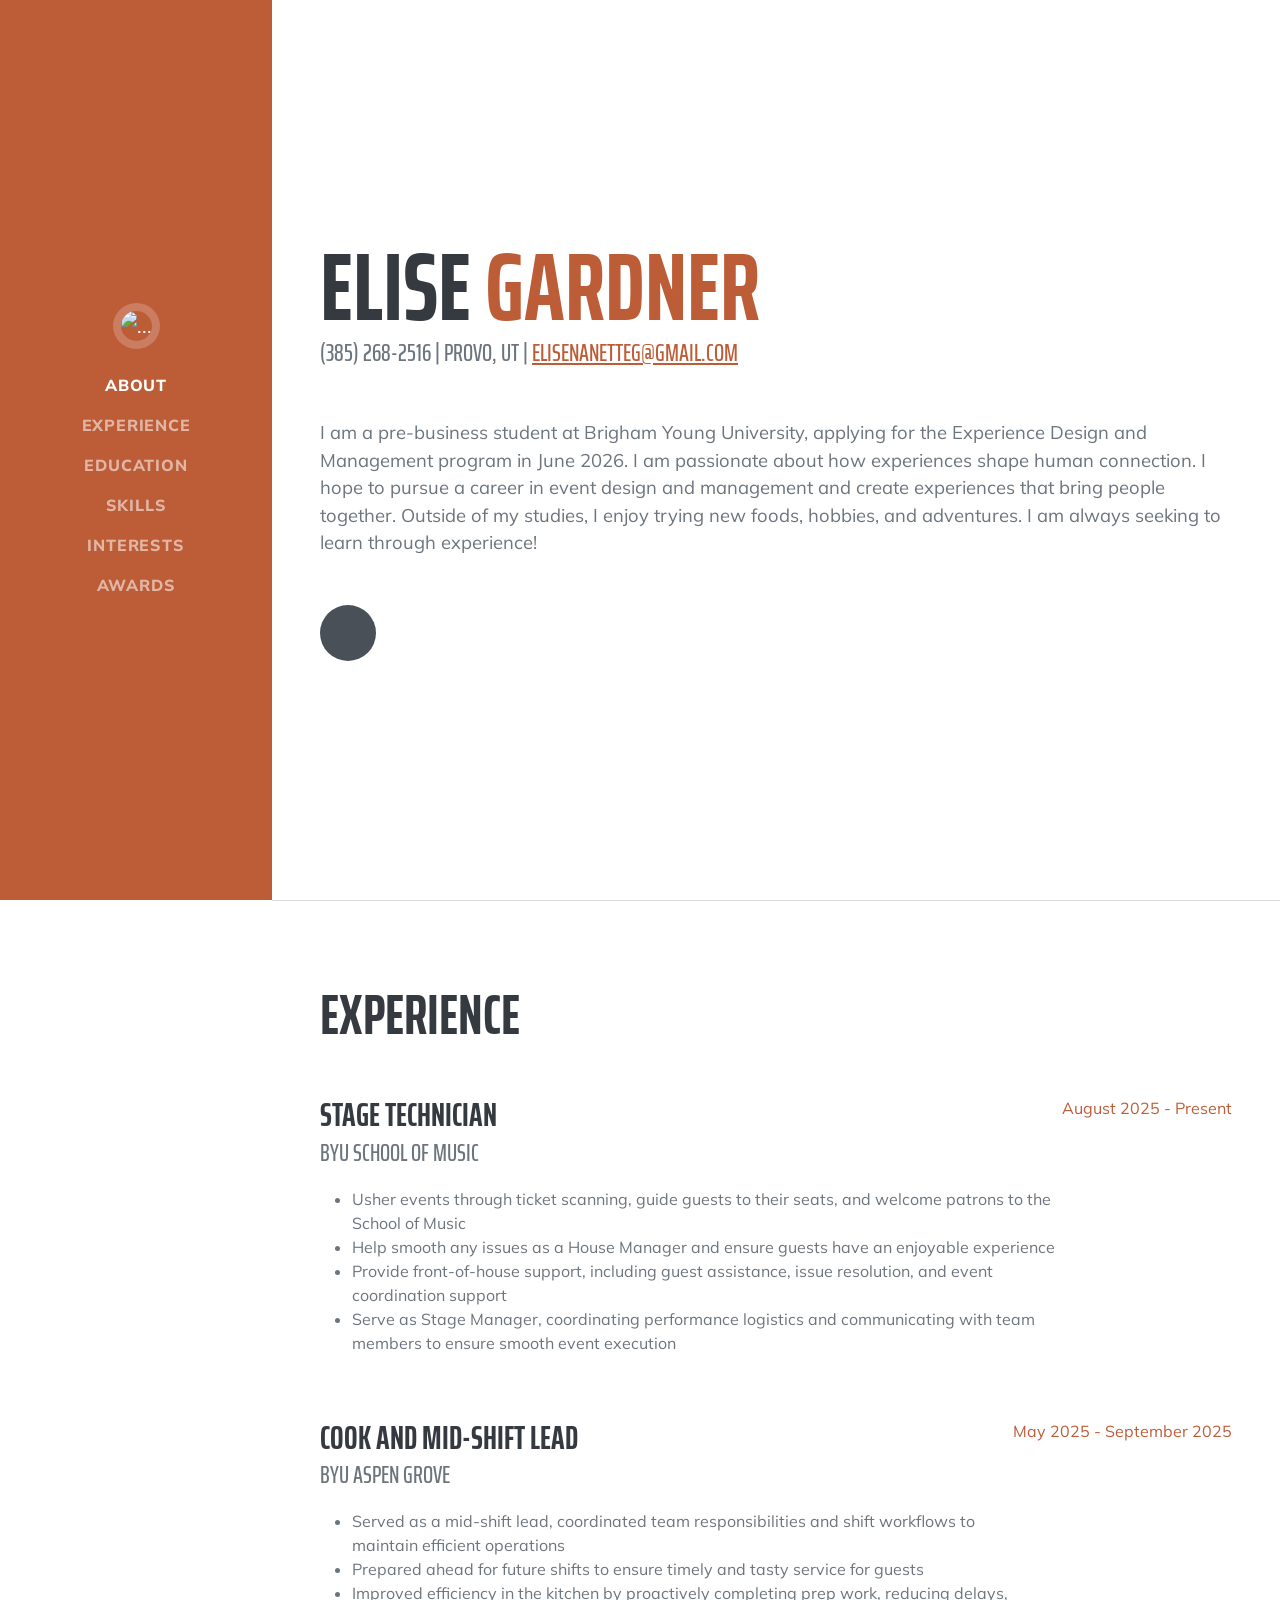
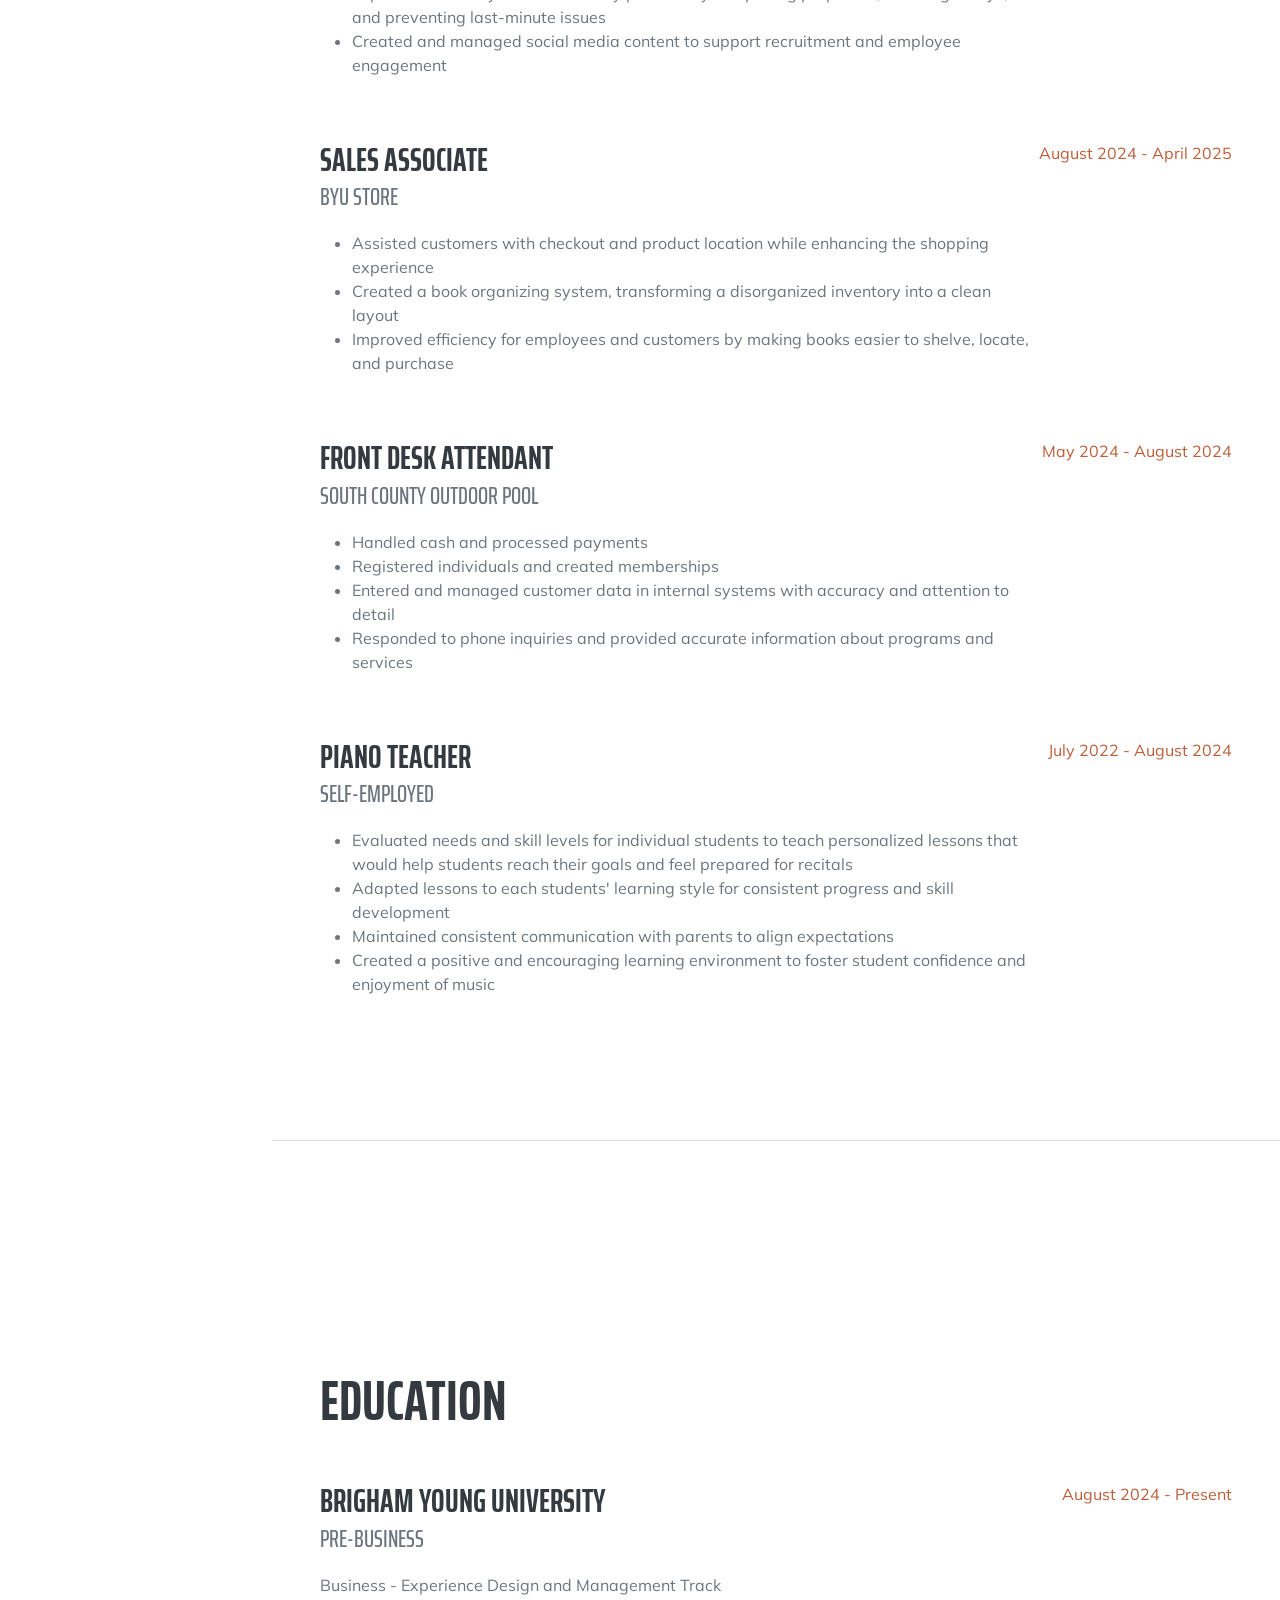
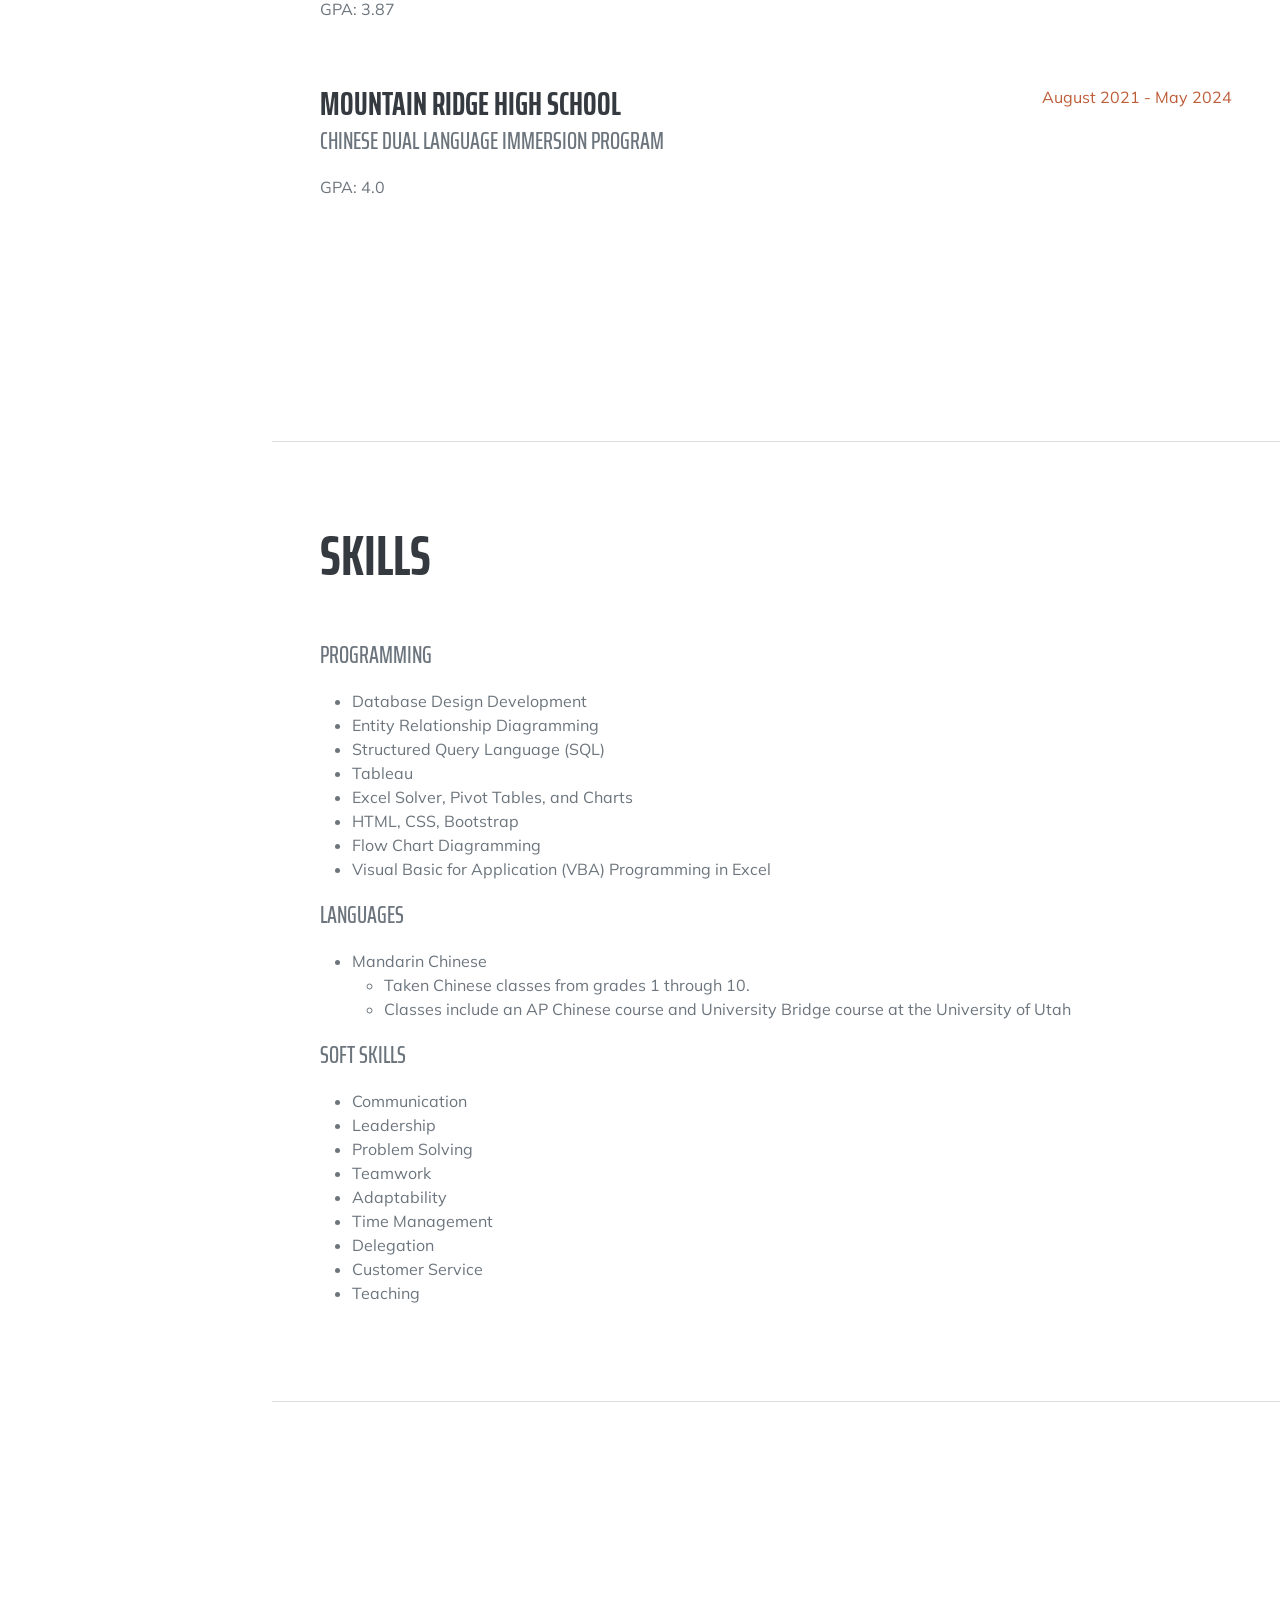
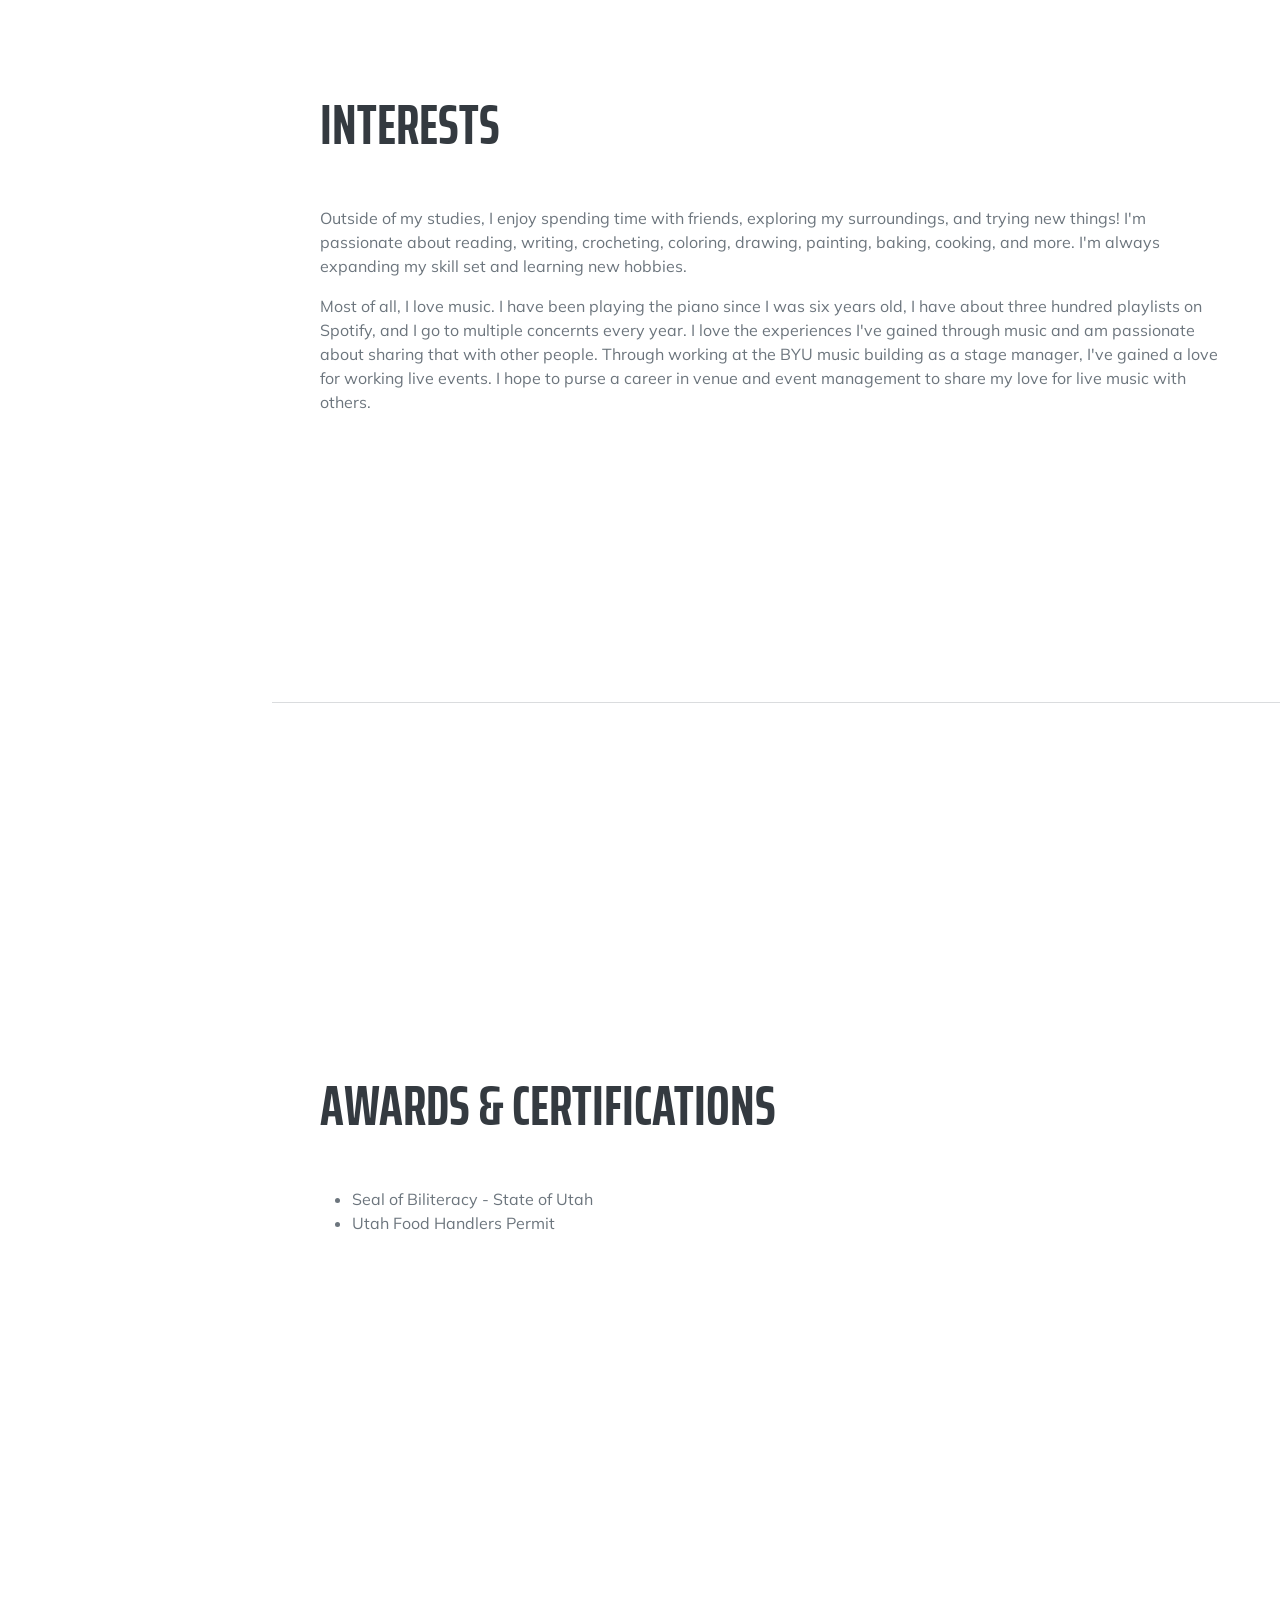
==== index.html @ 6247b5e1 "Revise interests section in index.html" ====
<!DOCTYPE html>
<html lang="en">
    <head>
        <meta charset="utf-8" />
        <meta name="viewport" content="width=device-width, initial-scale=1, shrink-to-fit=no" />
        <meta name="description" content="" />
        <meta name="author" content="" />
        <title>Elise Gardner - Resume</title>
        <link rel="icon" type="image/x-icon" href="assets/img/resume" />
        <!-- Font Awesome icons (free version)-->
        <script src="https://use.fontawesome.com/releases/v6.3.0/js/all.js" crossorigin="anonymous"></script>
        <!-- Google fonts-->
        <link href="https://fonts.googleapis.com/css?family=Saira+Extra+Condensed:500,700" rel="stylesheet" type="text/css" />
        <link href="https://fonts.googleapis.com/css?family=Muli:400,400i,800,800i" rel="stylesheet" type="text/css" />
        <!-- Core theme CSS (includes Bootstrap)-->
        <link href="css/styles.css" rel="stylesheet" />
    </head>
    <body id="page-top">
        <!-- Navigation-->
        <nav class="navbar navbar-expand-lg navbar-dark bg-primary fixed-top" id="sideNav">
            <a class="navbar-brand js-scroll-trigger" href="#page-top">
                <span class="d-block d-lg-none">Elise Gardner</span>
                <span class="d-none d-lg-block"><img class="img-fluid img-profile rounded-circle mx-auto mb-2" src="assets/img/imgprofile.jpg" alt="..." /></span>
            </a>
            <button class="navbar-toggler" type="button" data-bs-toggle="collapse" data-bs-target="#navbarResponsive" aria-controls="navbarResponsive" aria-expanded="false" aria-label="Toggle navigation"><span class="navbar-toggler-icon"></span></button>
            <div class="collapse navbar-collapse" id="navbarResponsive">
                <ul class="navbar-nav">
                    <li class="nav-item"><a class="nav-link js-scroll-trigger" href="#about">About</a></li>
                    <li class="nav-item"><a class="nav-link js-scroll-trigger" href="#experience">Experience</a></li>
                    <li class="nav-item"><a class="nav-link js-scroll-trigger" href="#education">Education</a></li>
                    <li class="nav-item"><a class="nav-link js-scroll-trigger" href="#skills">Skills</a></li>
                    <li class="nav-item"><a class="nav-link js-scroll-trigger" href="#interests">Interests</a></li>
                    <li class="nav-item"><a class="nav-link js-scroll-trigger" href="#awards">Awards</a></li>
                </ul>
            </div>
        </nav>
        <!-- Page Content-->
        <div class="container-fluid p-0">
            <!-- About-->
            <section class="resume-section" id="about">
                <div class="resume-section-content">
                    <h1 class="mb-0">
                        Elise
                        <span class="text-primary">Gardner</span>
                    </h1>
                    <div class="subheading mb-5">
                        (385) 268-2516 | Provo, UT |
                        <a href="mailto:elisenanetteg@gmail.com">elisenanetteg@gmail.com</a>
                    </div>
                    <p class="lead mb-5">I am a pre-business student at Brigham Young University, applying for the Experience Design and Management program in June 2026. I am passionate about how experiences shape human connection. I hope to pursue a career in event design and management and create experiences that bring people together. Outside of my studies, I enjoy trying new foods, hobbies, and adventures. I am always seeking to learn through experience!</p>
                    <div class="social-icons">
                        <a class="social-icon" href="https://www.linkedin.com/in/elise-gardner-5ab615384" target="_blank"><i class="fab fa-linkedin-in"></i></a>
                    </div>
                </div>
            </section>
            <hr class="m-0" />
            <!-- Experience-->
            <section class="resume-section" id="experience">
                <div class="resume-section-content">
                    <h2 class="mb-5">Experience</h2>
                    <!-- Stage Technician -->
                    <div class="d-flex flex-column flex-md-row justify-content-between mb-5">
                        <div class="flex-grow-1">
                            <h3 class="mb-0">Stage Technician</h3>
                            <div class="subheading mb-3">BYU School of Music</div>
                            <ul>
                                <li>Usher events through ticket scanning, guide guests to their seats, and welcome patrons to the School of Music</li>
                                <li>Help smooth any issues as a House Manager and ensure guests have an enjoyable experience</li>
                                <li>Provide front-of-house support, including guest assistance, issue resolution, and event coordination support</li>
                                <li>Serve as Stage Manager, coordinating performance logistics and communicating with team members to ensure smooth event execution</li>
                            </ul>
                        </div>
                        <div class="flex-shrink-0">
                            <span class="text-primary">August 2025 - Present</span>
                        </div>
                    </div>
                    <!-- Cook -->
                    <div class="d-flex flex-column flex-md-row justify-content-between mb-5">
                        <div class="flex-grow-1">
                            <h3 class="mb-0">Cook and Mid-Shift Lead</h3>
                            <div class="subheading mb-3">BYU Aspen Grove</div>
                            <ul>
                                <li>Served as a mid-shift lead, coordinated team responsibilities and shift workflows to maintain efficient operations</li>
                                <li>Prepared ahead for future shifts to ensure timely and tasty service for guests</li>
                                <li>Improved efficiency in the kitchen by proactively completing prep work, reducing delays, and preventing last-minute issues </li>
                                <li>Created and managed social media content to support recruitment and employee engagement</li>
                            </ul>
                        </div>
                        <div class="flex-shrink-0">
                            <span class="text-primary">May 2025 - September 2025</span>
                        </div>
                    </div>
                    <!-- Sales Associate -->
                    <div class="d-flex flex-column flex-md-row justify-content-between mb-5">
                        <div class="flex-grow-1">
                            <h3 class="mb-0">Sales Associate</h3>
                            <div class="subheading mb-3">BYU Store</div>
                            <ul>
                                <li>Assisted customers with checkout and product location while enhancing the shopping experience</li>
                                <li>Created a book organizing system, transforming a disorganized inventory into a clean layout</li>
                                <li>Improved efficiency for employees and customers by making books easier to shelve, locate, and purchase</li>
                        </div>
                        <div class="flex-shrink-0">
                            <span class="text-primary">August 2024 - April 2025</span>
                        </div>
                    </div>
                    <!-- Front Desk Attendant -->
                    <div class="d-flex flex-column flex-md-row justify-content-between mb-5">
                        <div class="flex-grow-1">
                            <h3 class="mb-0">Front Desk Attendant</h3>
                            <div class="subheading mb-3">South County Outdoor Pool</div>
                            <ul>
                                <li>Handled cash and processed payments</li>
                                <li>Registered individuals and created memberships</li>
                                <li>Entered and managed customer data in internal systems with accuracy and attention to detail</li>
                                <li>Responded to phone inquiries and provided accurate information about programs and services</li>
                            </ul>
                        </div>
                        <div class="flex-shrink-0">
                            <span class="text-primary">May 2024 - August 2024</span>
                        </div>
                    </div>
                    <!-- Piano Teacher -->
                 <div class="d-flex flex-column flex-md-row justify-content-between mb-5">
                        <div class="flex-grow-1">
                            <h3 class="mb-0">Piano Teacher</h3>
                            <div class="subheading mb-3">Self-Employed</div>
                            <ul>
                                <li>Evaluated needs and skill levels for individual students to teach personalized lessons that would help students reach their goals and feel prepared for recitals</li>
                                <li>Adapted lessons to each students' learning style for consistent progress and skill development</li>
                                <li>Maintained consistent communication with parents to align expectations</li>
                                <li>Created a positive and encouraging learning environment to foster student confidence and enjoyment of music</li>
                            </ul>
                        </div>
                        <div class="flex-shrink-0">
                            <span class="text-primary">July 2022 - August 2024</span>
                        </div>
                    </div>
                </div>
            </section>
            <hr class="m-0" />
            <!-- Education-->
            <section class="resume-section" id="education">
                <div class="resume-section-content">
                    <h2 class="mb-5">Education</h2>
                    <div class="d-flex flex-column flex-md-row justify-content-between mb-5">
                        <div class="flex-grow-1">
                            <h3 class="mb-0">Brigham Young University</h3>
                            <div class="subheading mb-3">Pre-Business</div>
                            <div>Business - Experience Design and Management Track</div>
                            <p>GPA: 3.87</p>
                        </div>
                        <div class="flex-shrink-0"><span class="text-primary">August 2024 - Present</span></div>
                    </div>
                    <div class="d-flex flex-column flex-md-row justify-content-between">
                        <div class="flex-grow-1">
                            <h3 class="mb-0">Mountain Ridge High School</h3>
                            <div class="subheading mb-3">Chinese Dual Language Immersion Program</div>
                            <p>GPA: 4.0</p>
                        </div>
                        <div class="flex-shrink-0"><span class="text-primary">August 2021 - May 2024</span></div>
                    </div>
                </div>
            </section>
            <hr class="m-0" />
            <!-- Skills-->
            <section class="resume-section" id="skills">
                <div class="resume-section-content">
                    <h2 class="mb-5">Skills</h2>
                    <div class="subheading mb-3">Programming</div>
                    <ul>
                        <li>Database Design Development</li>
                        <li>Entity Relationship Diagramming</li>
                        <li>Structured Query Language (SQL)</li>
                        <li>Tableau</li>
                        <li>Excel Solver, Pivot Tables, and Charts</li>
                        <li>HTML, CSS, Bootstrap</li>
                        <li>Flow Chart Diagramming</li>
                        <li>Visual Basic for Application (VBA) Programming in Excel</li>
                    </ul>
                    <div class="subheading mb-3">Languages</div>
                    <ul>
                        <li>Mandarin Chinese
                            <ul>
                                <li>Taken Chinese classes from grades 1 through 10.</li>
                                <li>Classes include an AP Chinese course and University Bridge course at the University of Utah</li>
                            </ul>
                        </li>
                    </ul>
                    <div class="subheading mb-3">Soft Skills</div>
                    <ul>
                        <li>Communication</li>
                        <li>Leadership</li>
                        <li>Problem Solving</li>
                        <li>Teamwork</li>
                        <li>Adaptability</li>
                        <li>Time Management</li>
                        <li>Delegation</li>
                        <li>Customer Service</li>
                        <li>Teaching</li>
                    </ul>
                </div>
            </section>
            <hr class="m-0" />
            <!-- Interests-->
            <section class="resume-section" id="interests">
                <div class="resume-section-content">
                    <h2 class="mb-5">Interests</h2>
                    <p>Outside of my studies, I enjoy spending time with friends, exploring my surroundings, and trying new things! I'm passionate about reading, writing, crocheting, coloring, drawing, painting, baking, cooking, and more. I'm always expanding my skill set and learning new hobbies. </p>
                    <p class="mb-0">Most of all, I love music. I have been playing the piano since I was six years old, I have about three hundred playlists on Spotify, and I go to multiple concernts every year. I love the experiences I've gained through music and am passionate about sharing that with other people. Through working at the BYU music building as a stage manager, I've gained a love for working live events. I hope to purse a career in venue and event management to share my love for live music with others.
                    </p>
                </div>
            </section>
            <hr class="m-0" />
            <!-- Awards-->
            <section class="resume-section" id="awards">
                <div class="resume-section-content">
                    <h2 class="mb-5">Awards & Certifications</h2>
                    <ul class="fa-ul mb-0">
                        <li>
                            <span class="fa-li"><i class="fas fa-trophy text-warning"></i></span>
                            Seal of Biliteracy - State of Utah
                        </li>
                        <li>
                            <span class="fa-li"><i class="fas fa-trophy text-warning"></i></span>
                            Utah Food Handlers Permit
                        </li>
                    </ul>
                </div>
            </section>
        </div>
        <!-- Bootstrap core JS-->
        <script src="https://cdn.jsdelivr.net/npm/bootstrap@5.2.3/dist/js/bootstrap.bundle.min.js"></script>
        <!-- Core theme JS-->
        <script src="js/scripts.js"></script>
    </body>
</html>
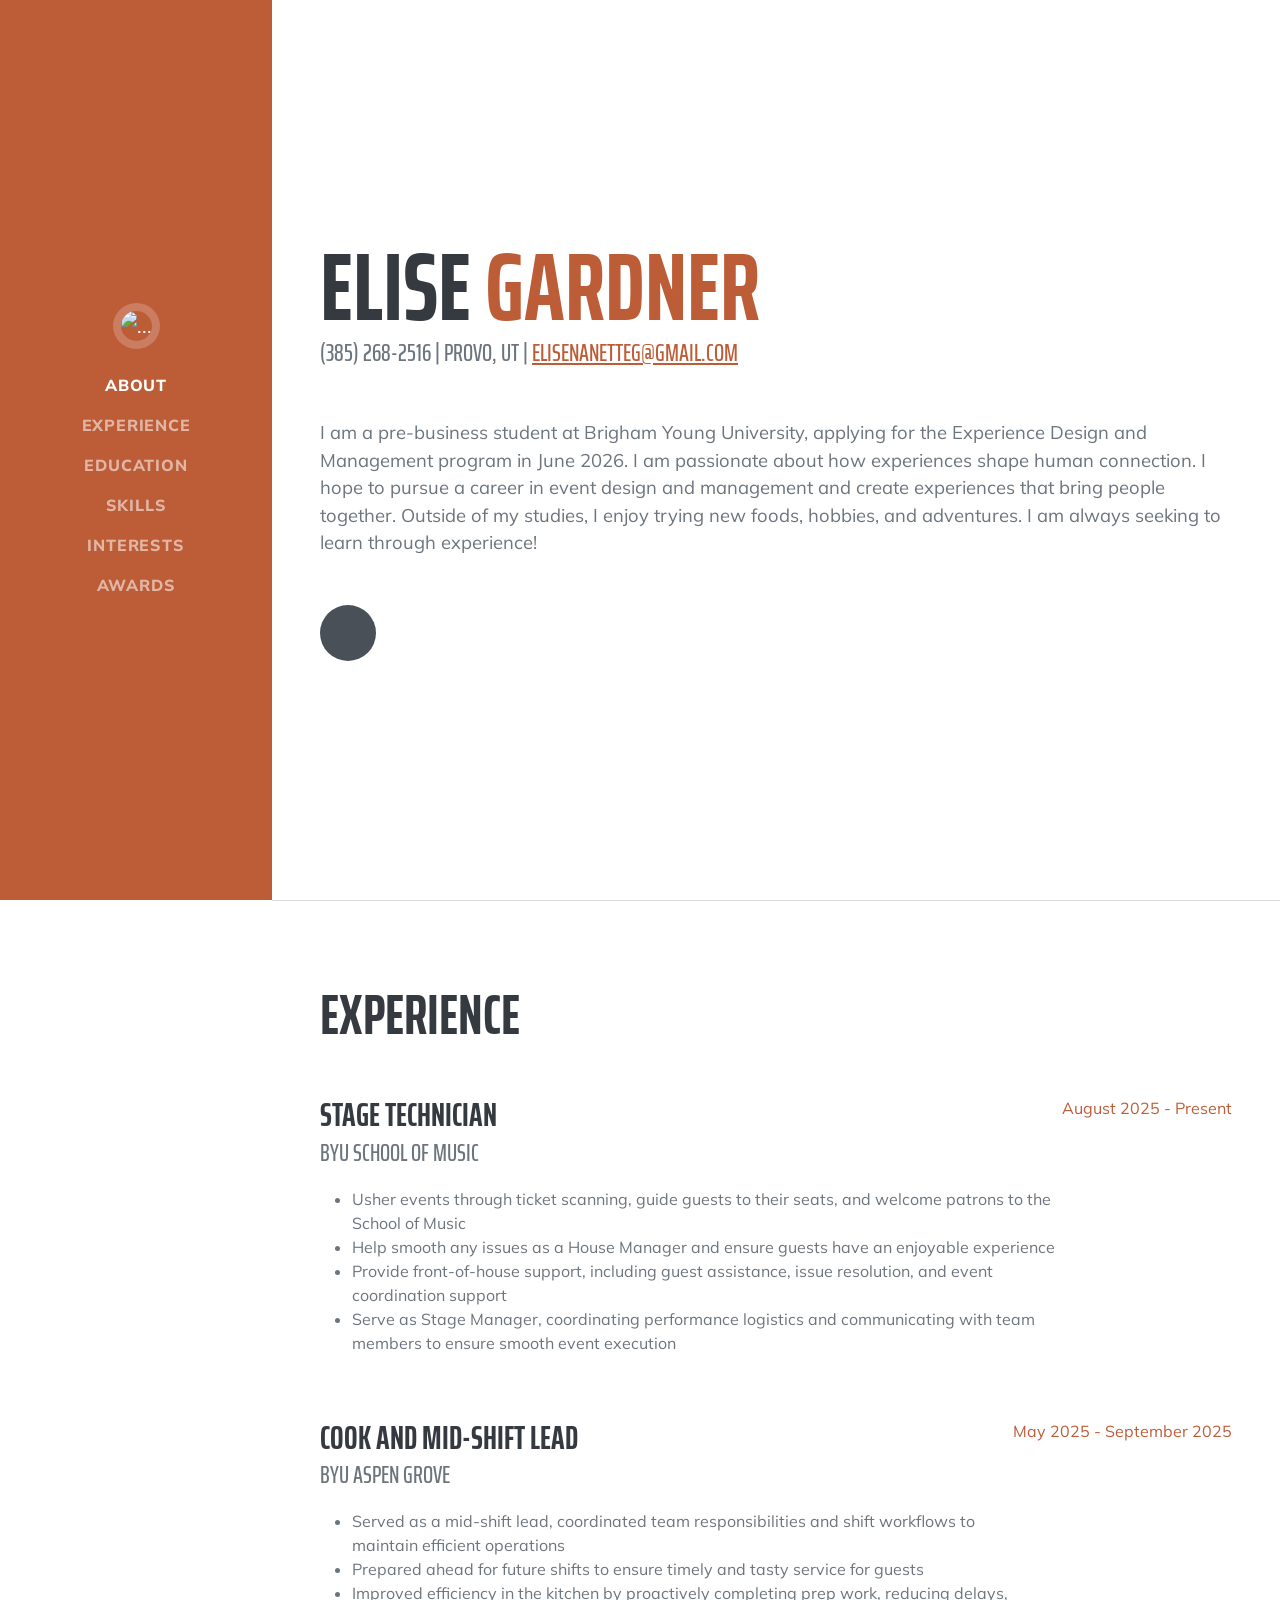
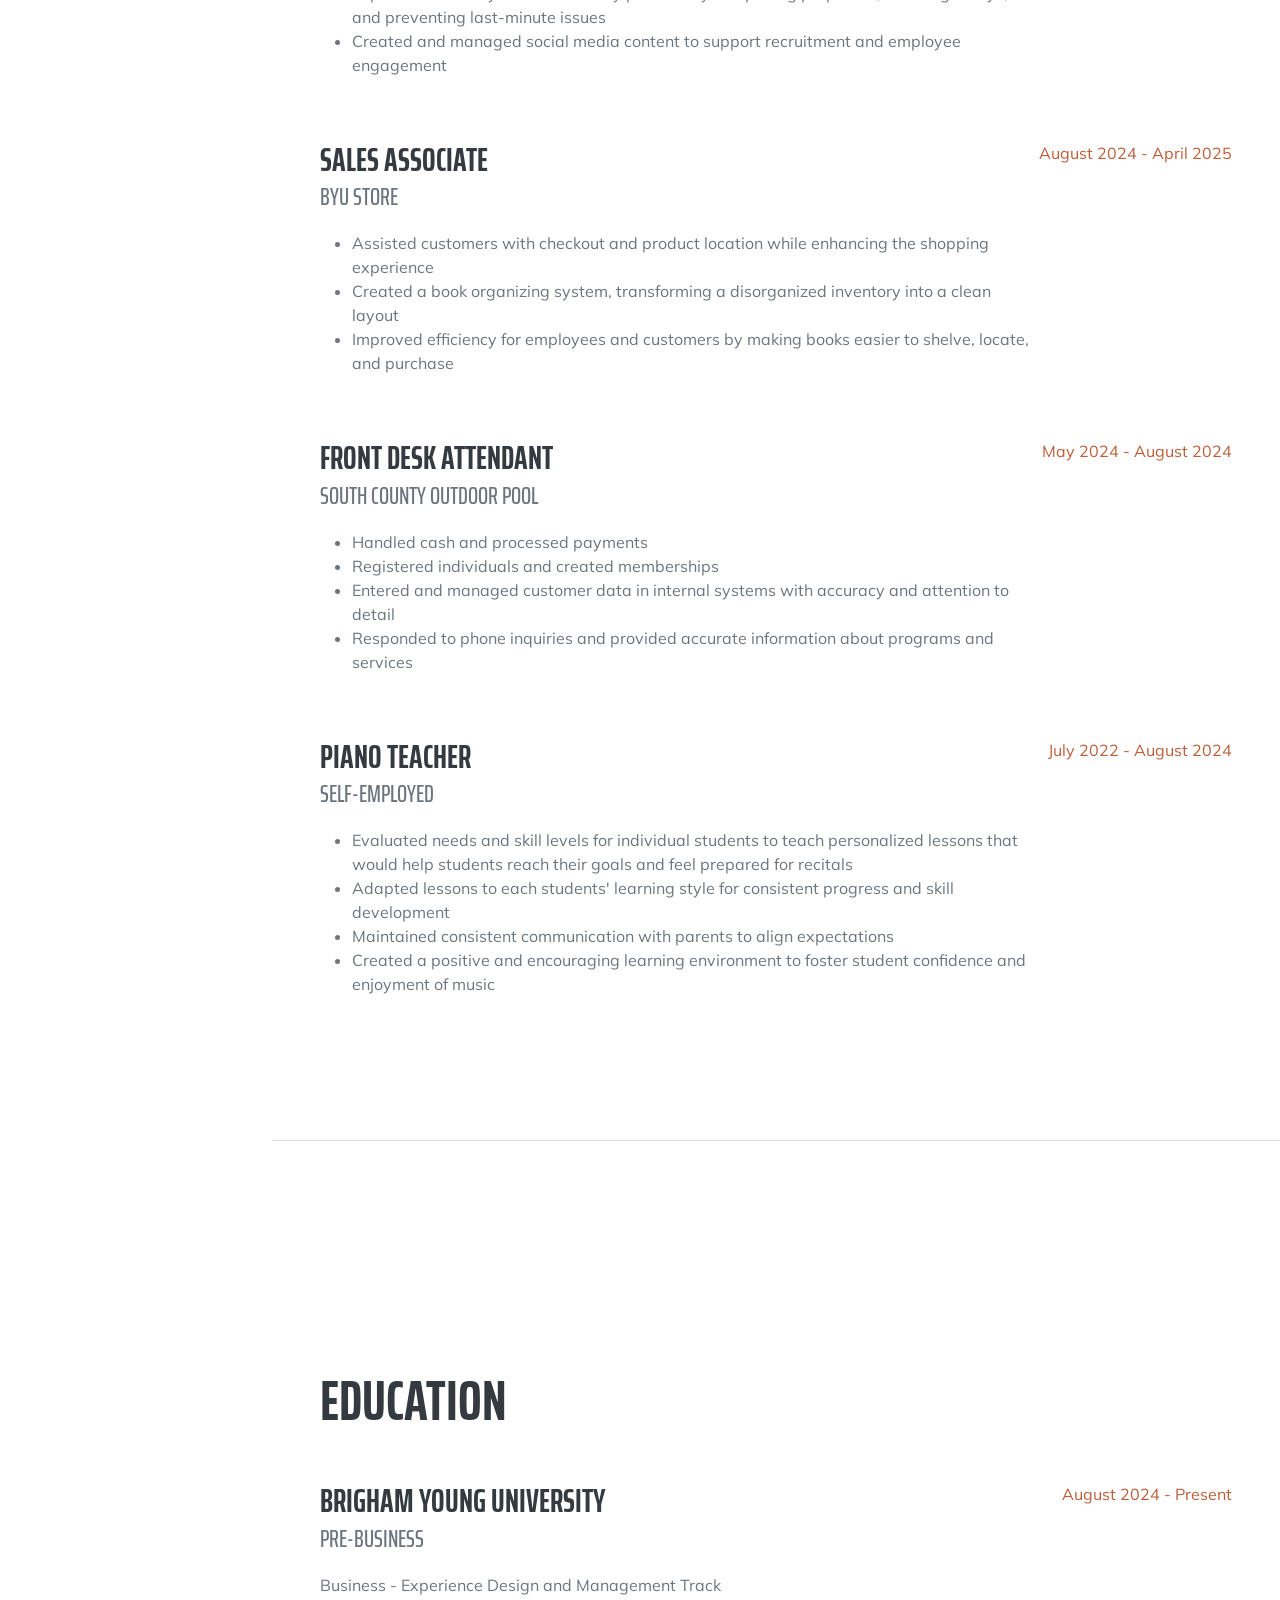
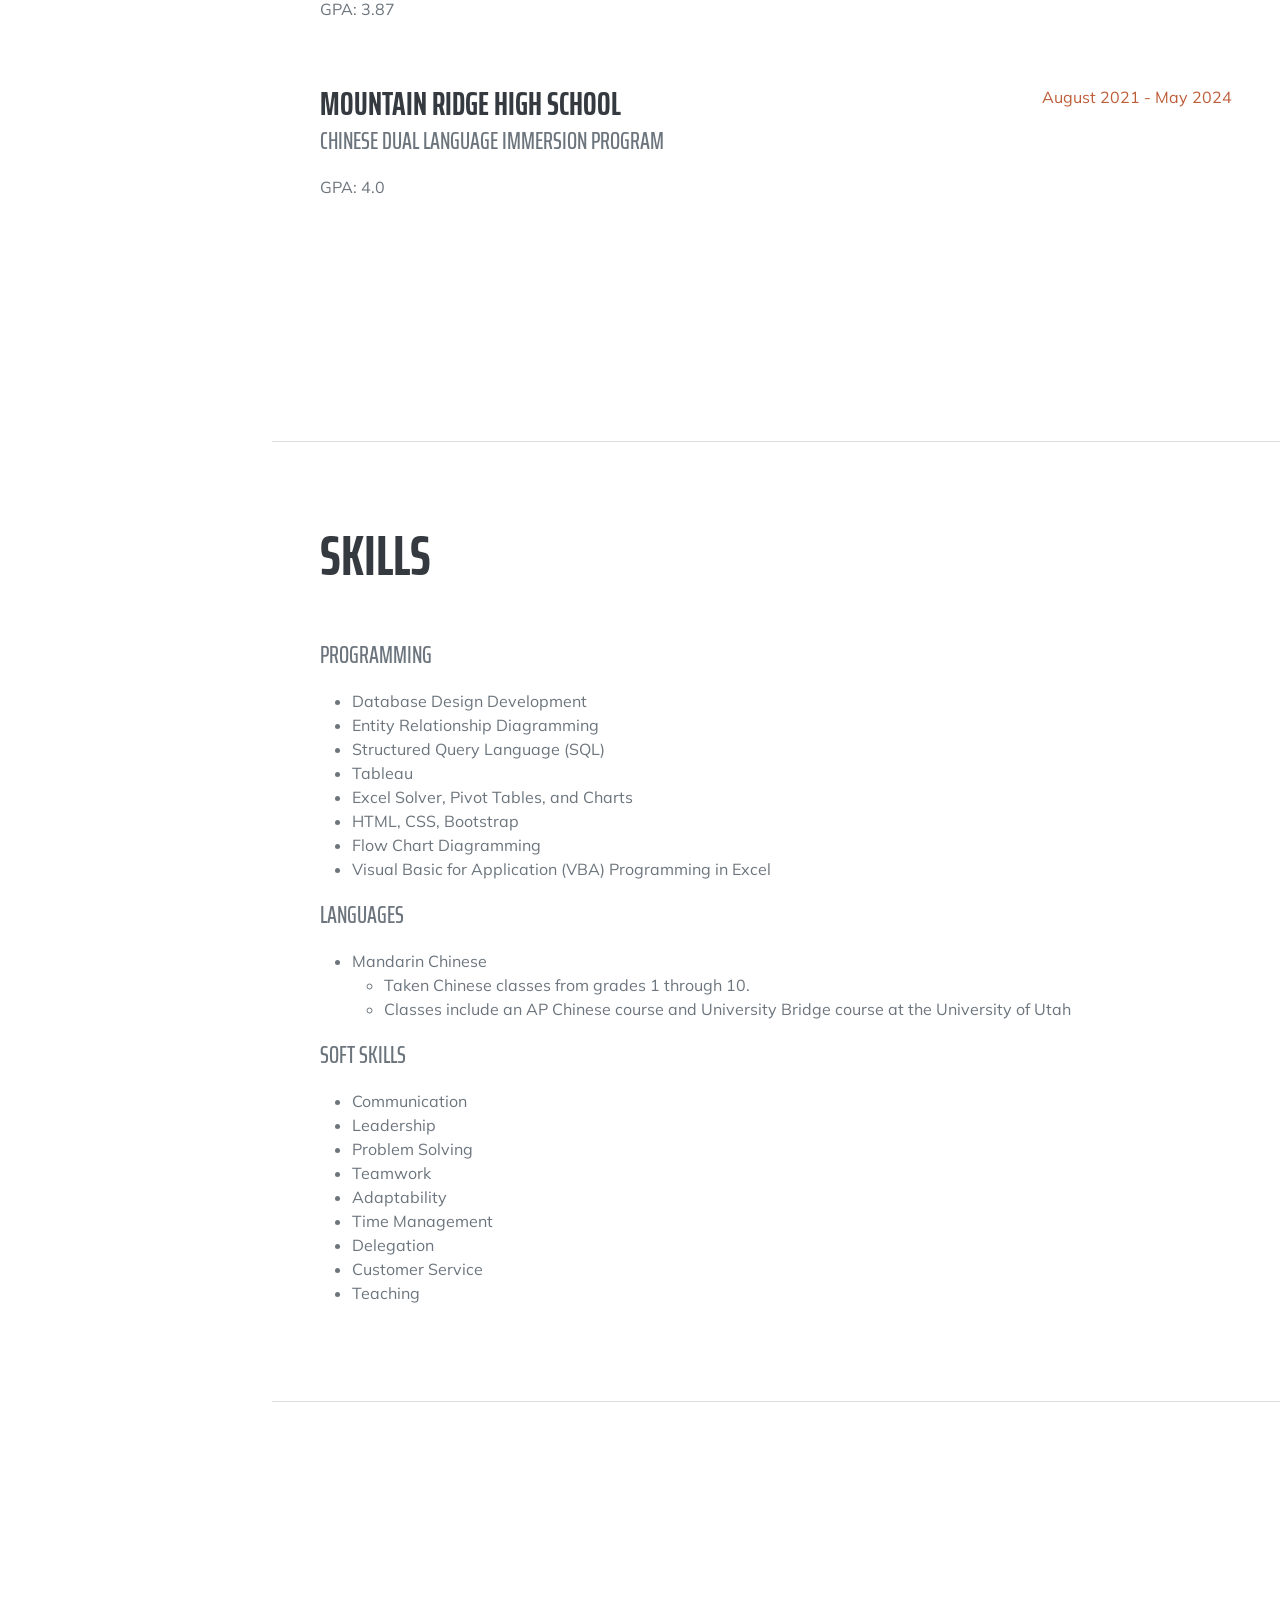
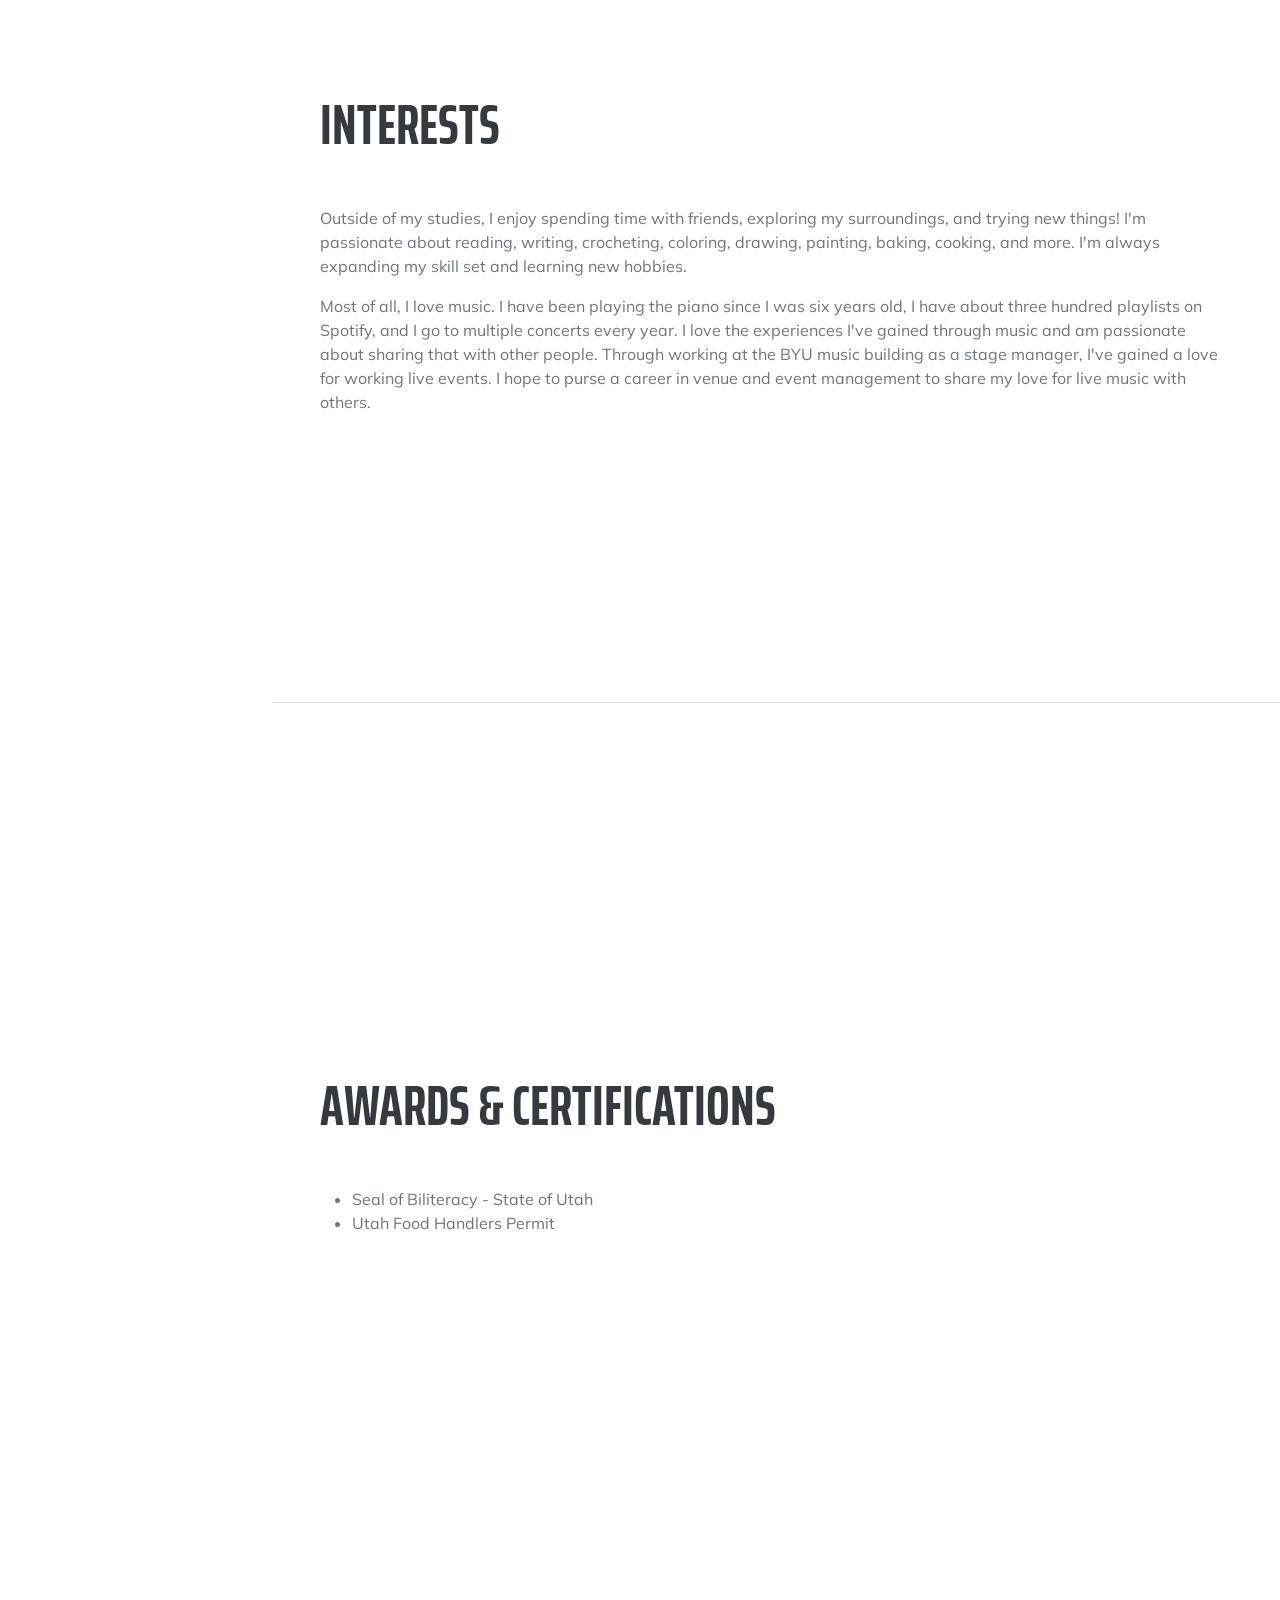
==== commit b7049fc2: "Fix typo in concert description in index.html" ====
--- a/index.html
+++ b/index.html
@@ -207,7 +207,7 @@
                 <div class="resume-section-content">
                     <h2 class="mb-5">Interests</h2>
                     <p>Outside of my studies, I enjoy spending time with friends, exploring my surroundings, and trying new things! I'm passionate about reading, writing, crocheting, coloring, drawing, painting, baking, cooking, and more. I'm always expanding my skill set and learning new hobbies. </p>
-                    <p class="mb-0">Most of all, I love music. I have been playing the piano since I was six years old, I have about three hundred playlists on Spotify, and I go to multiple concernts every year. I love the experiences I've gained through music and am passionate about sharing that with other people. Through working at the BYU music building as a stage manager, I've gained a love for working live events. I hope to purse a career in venue and event management to share my love for live music with others.
+                    <p class="mb-0">Most of all, I love music. I have been playing the piano since I was six years old, I have about three hundred playlists on Spotify, and I go to multiple concerts every year. I love the experiences I've gained through music and am passionate about sharing that with other people. Through working at the BYU music building as a stage manager, I've gained a love for working live events. I hope to purse a career in venue and event management to share my love for live music with others.
                     </p>
                 </div>
             </section>
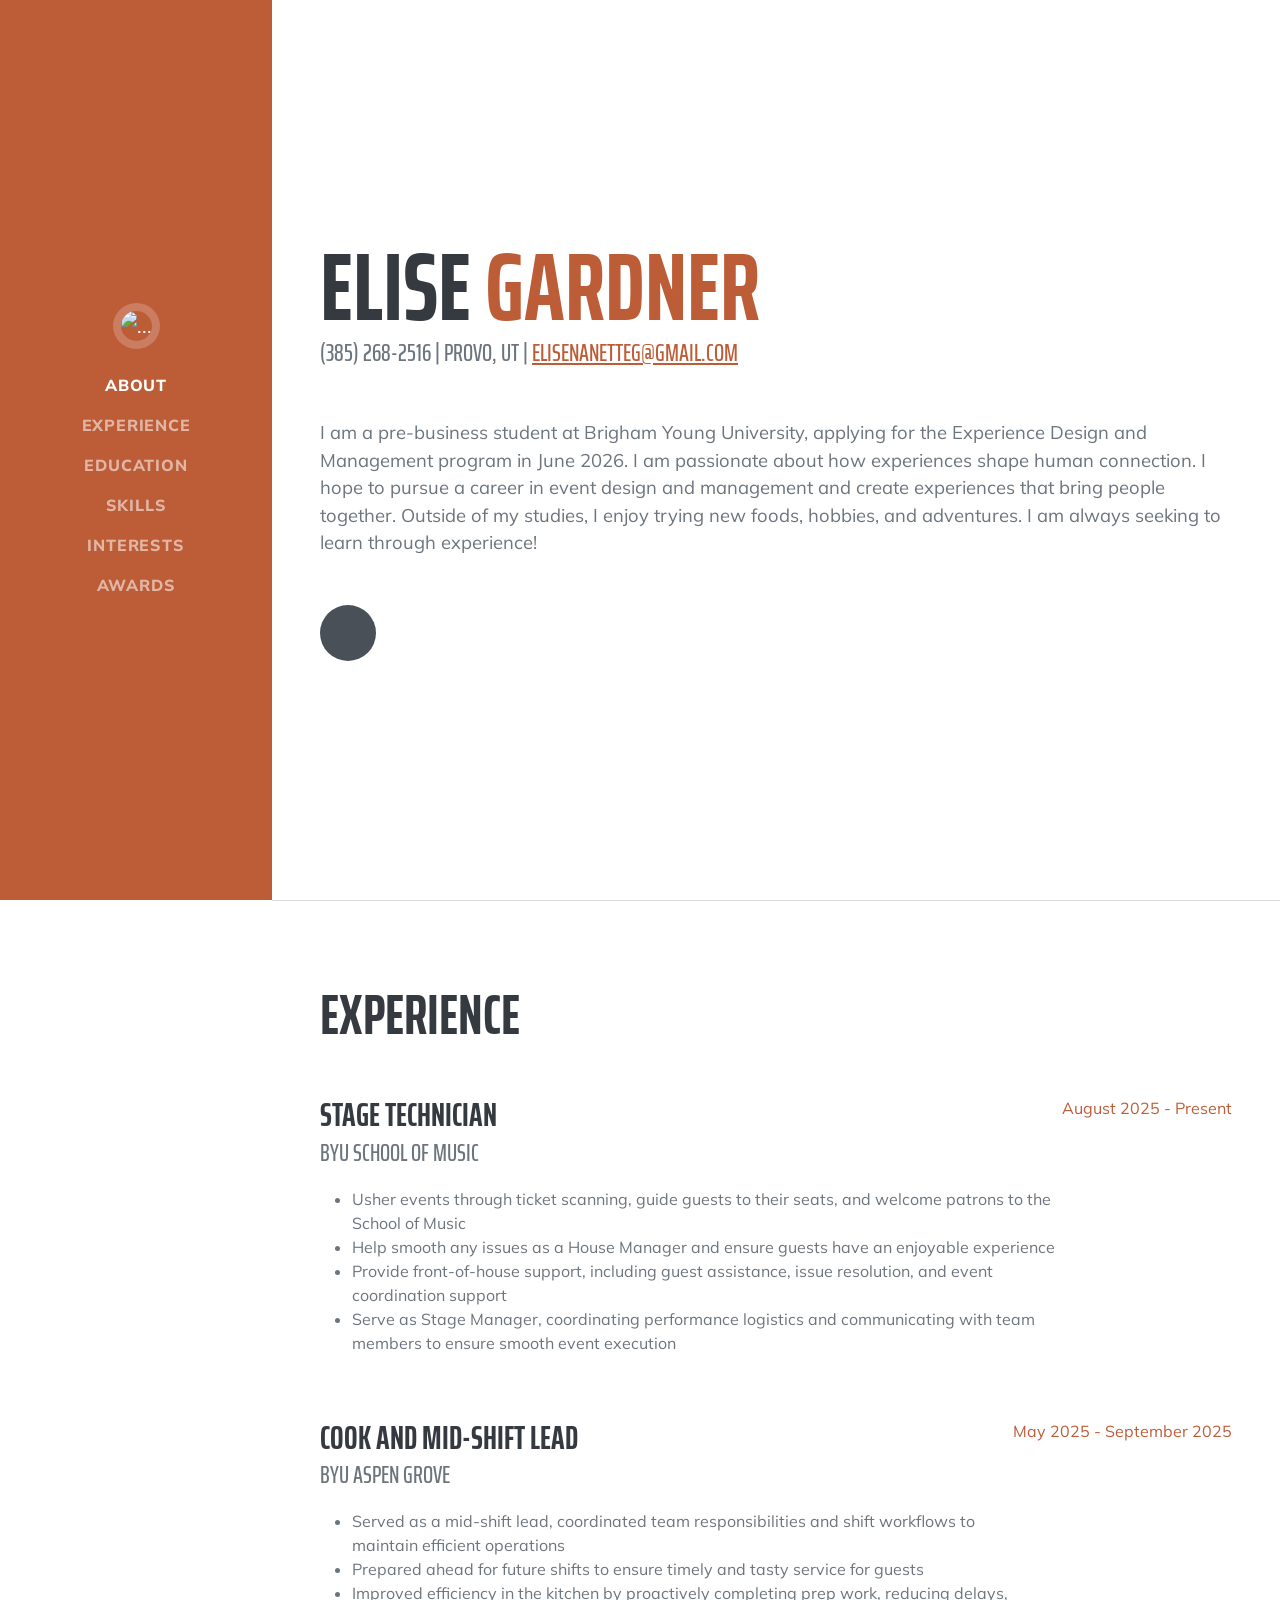
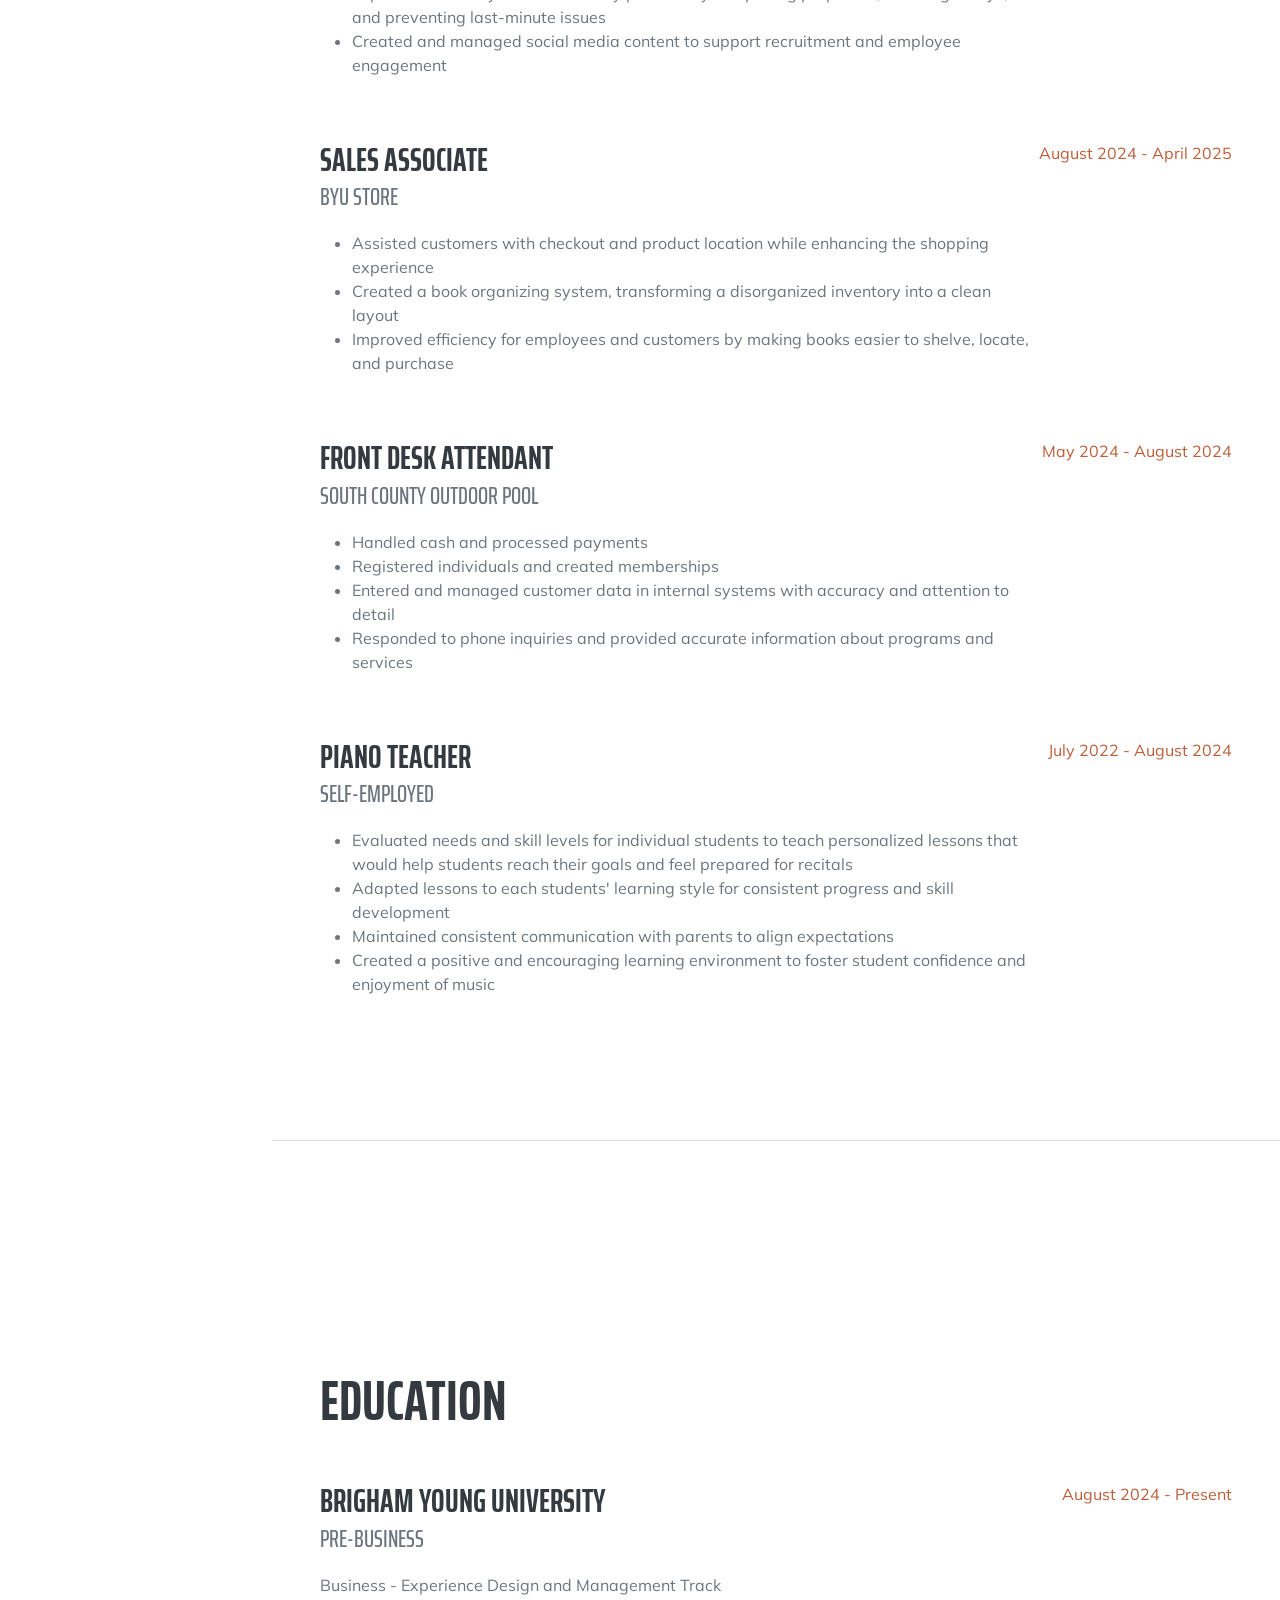
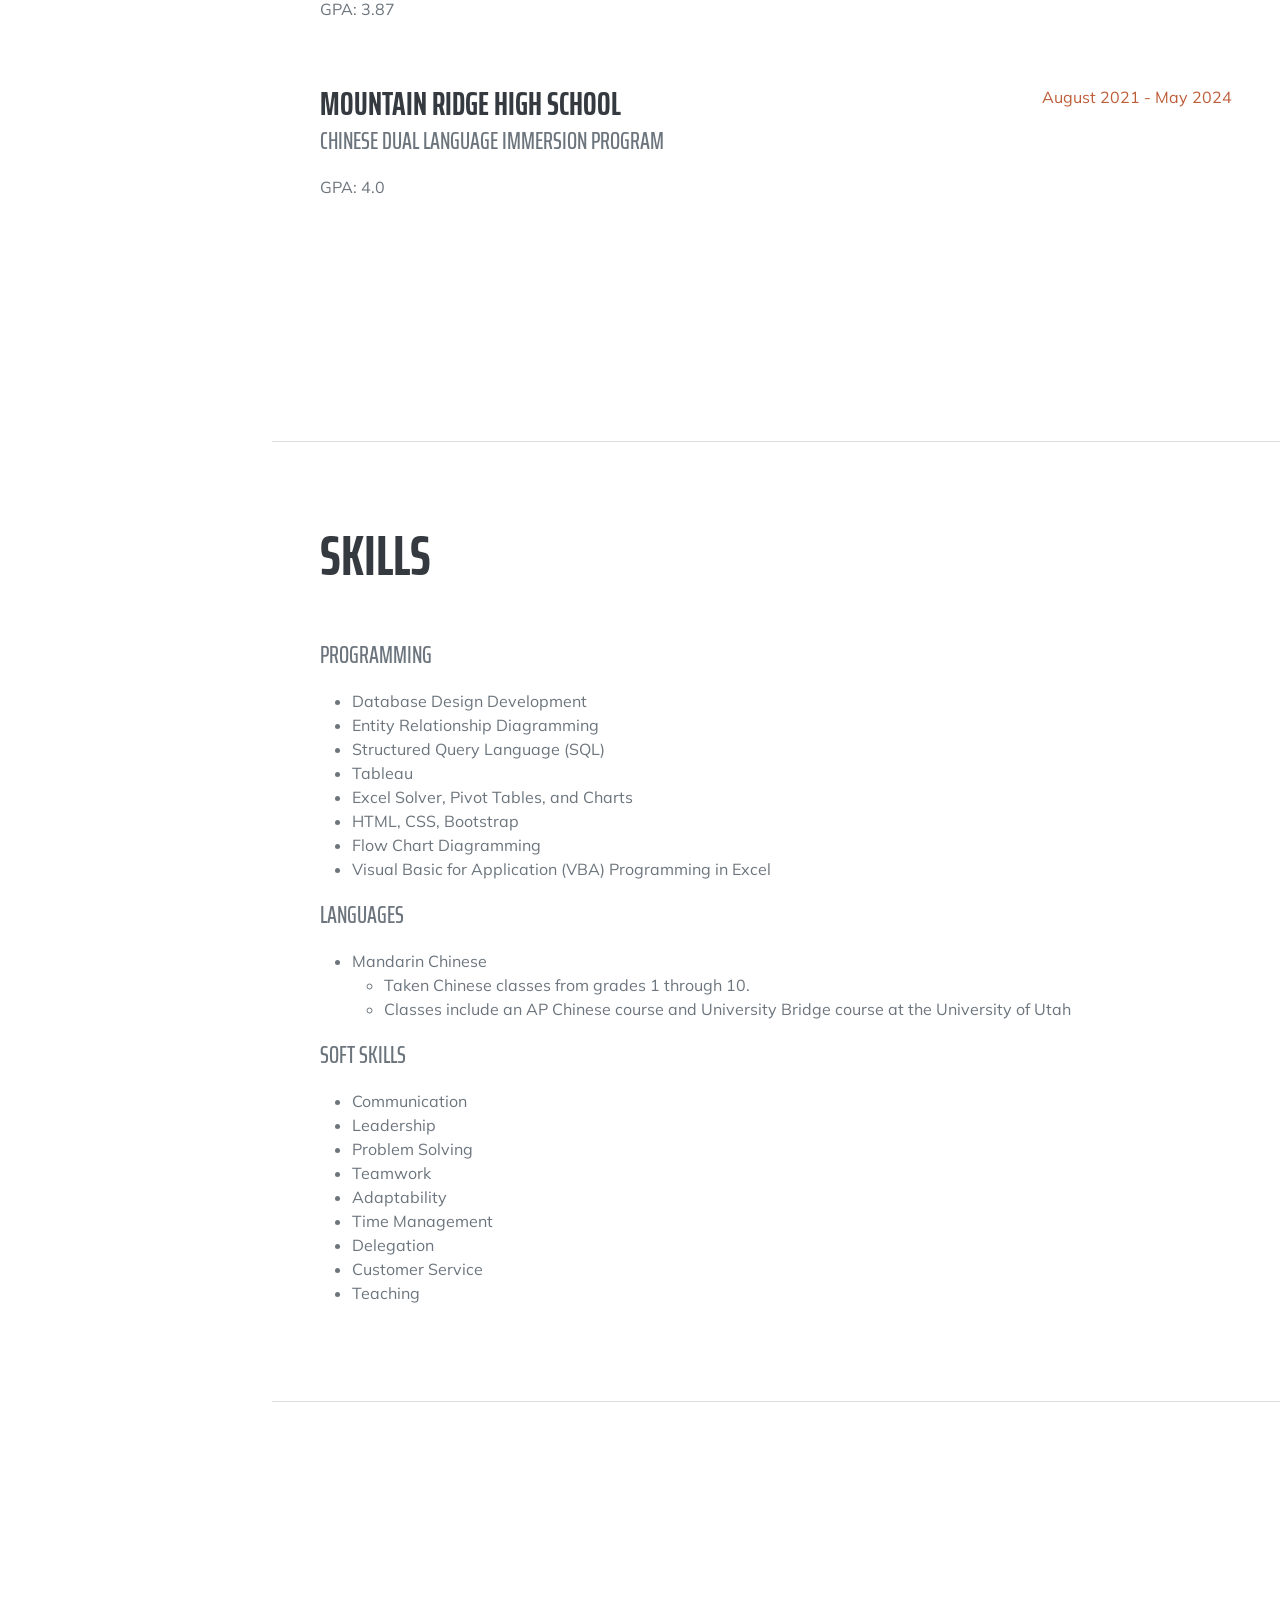
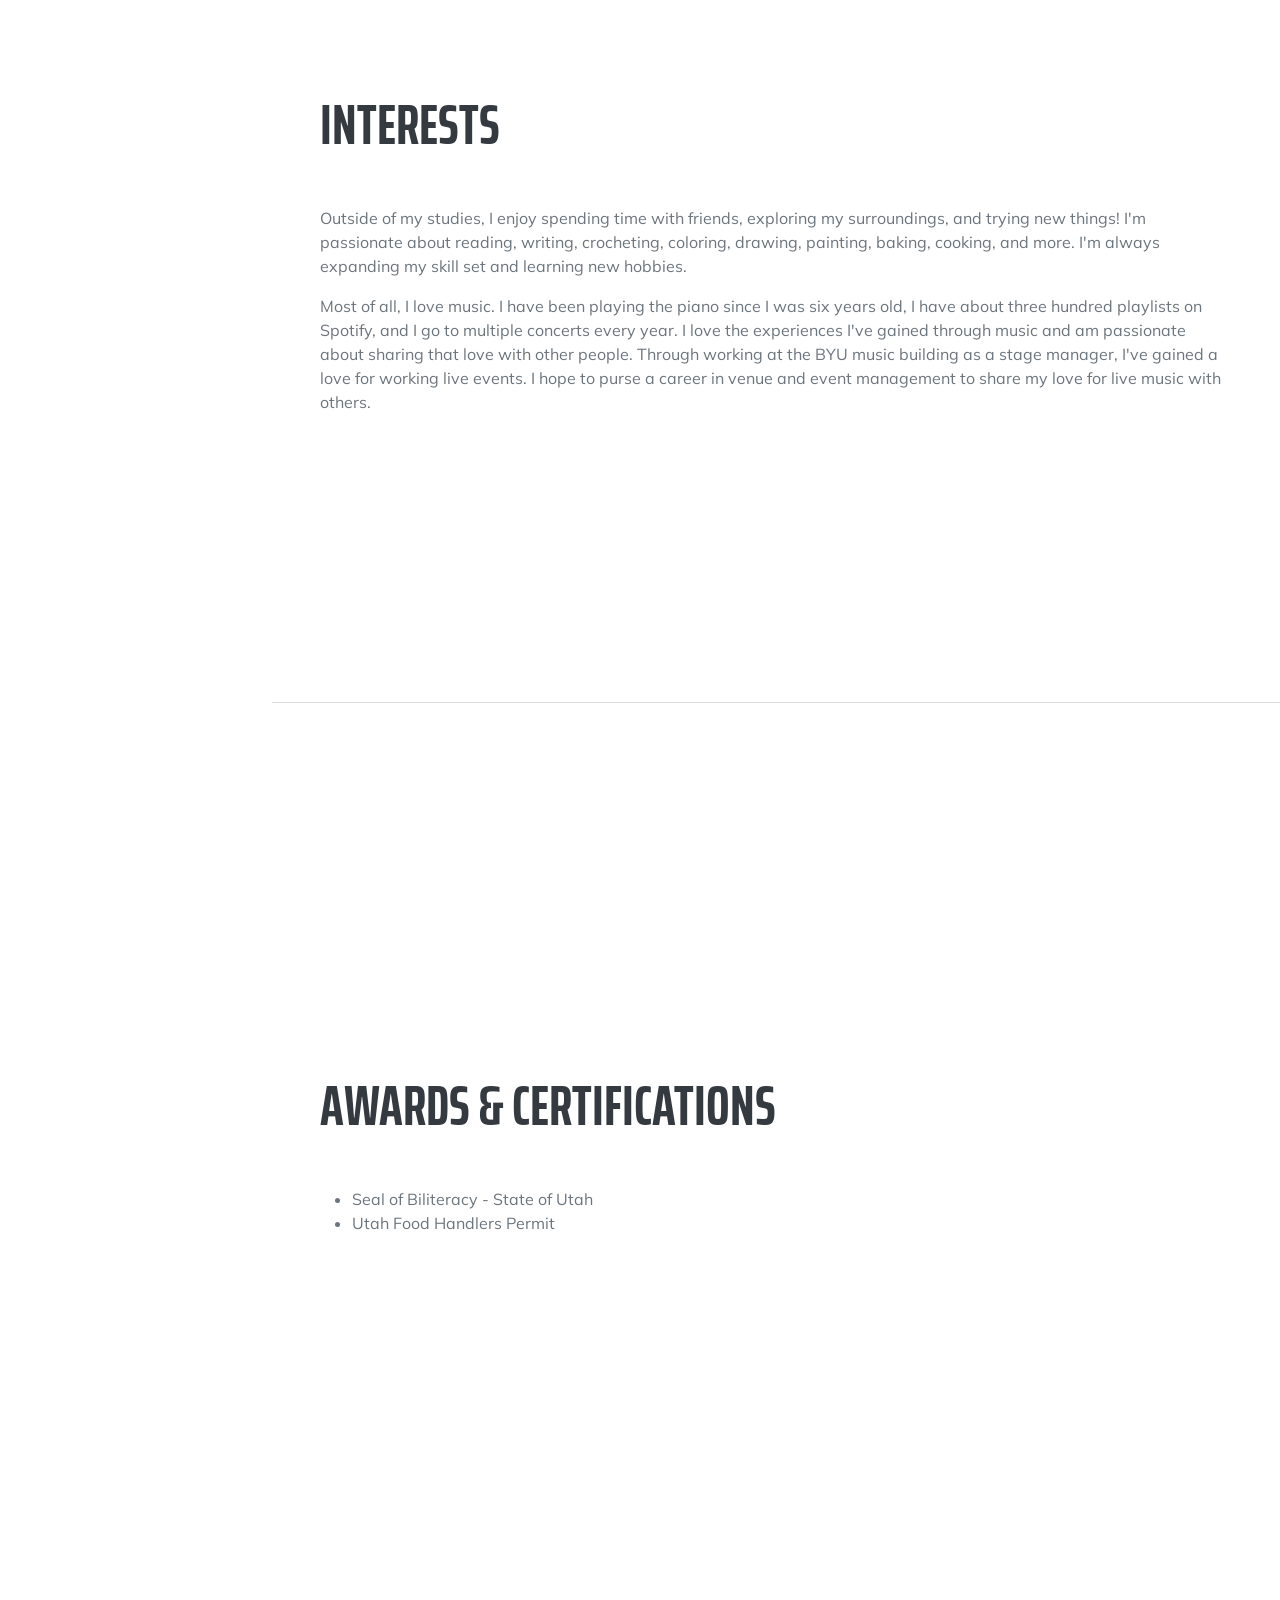
==== commit b86df78b: "Fix typo in interests section of index.html" ====
--- a/index.html
+++ b/index.html
@@ -207,7 +207,7 @@
                 <div class="resume-section-content">
                     <h2 class="mb-5">Interests</h2>
                     <p>Outside of my studies, I enjoy spending time with friends, exploring my surroundings, and trying new things! I'm passionate about reading, writing, crocheting, coloring, drawing, painting, baking, cooking, and more. I'm always expanding my skill set and learning new hobbies. </p>
-                    <p class="mb-0">Most of all, I love music. I have been playing the piano since I was six years old, I have about three hundred playlists on Spotify, and I go to multiple concerts every year. I love the experiences I've gained through music and am passionate about sharing that with other people. Through working at the BYU music building as a stage manager, I've gained a love for working live events. I hope to purse a career in venue and event management to share my love for live music with others.
+                    <p class="mb-0">Most of all, I love music. I have been playing the piano since I was six years old, I have about three hundred playlists on Spotify, and I go to multiple concerts every year. I love the experiences I've gained through music and am passionate about sharing that love with other people. Through working at the BYU music building as a stage manager, I've gained a love for working live events. I hope to purse a career in venue and event management to share my love for live music with others.
                     </p>
                 </div>
             </section>
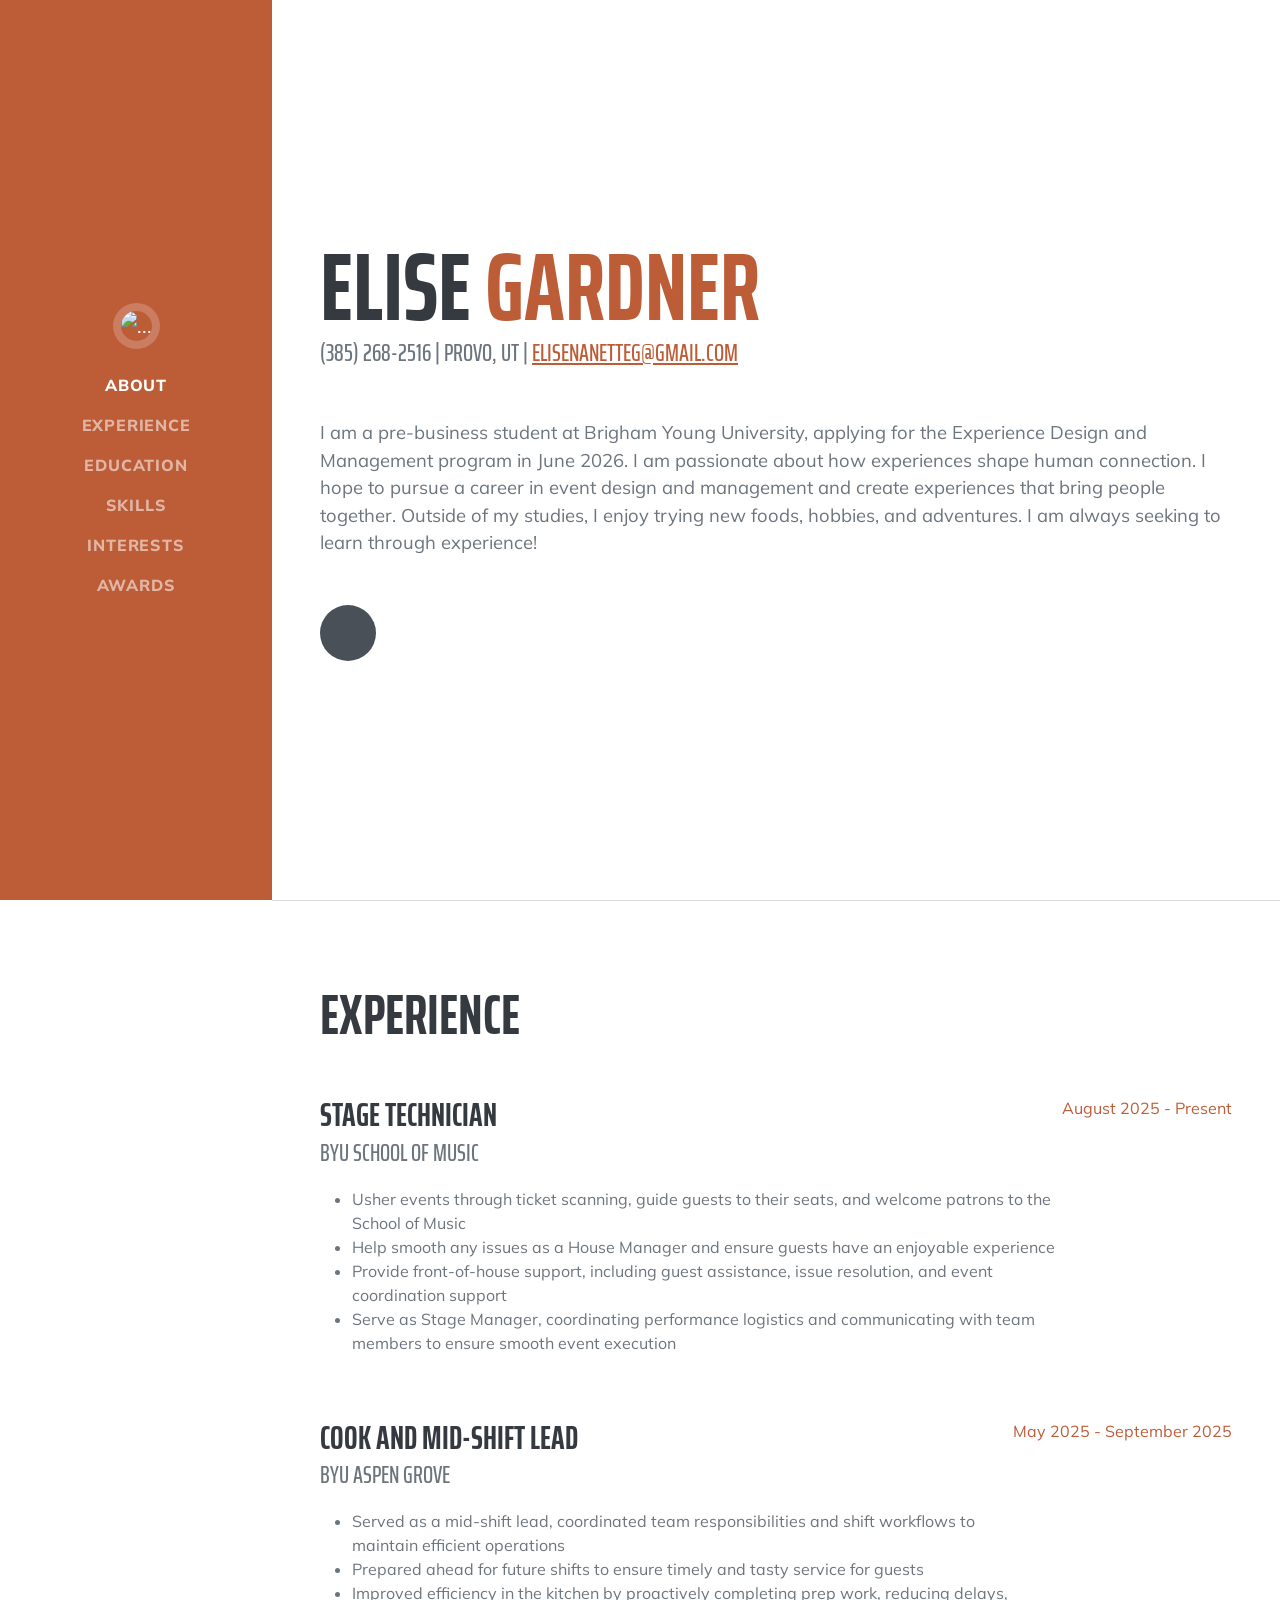
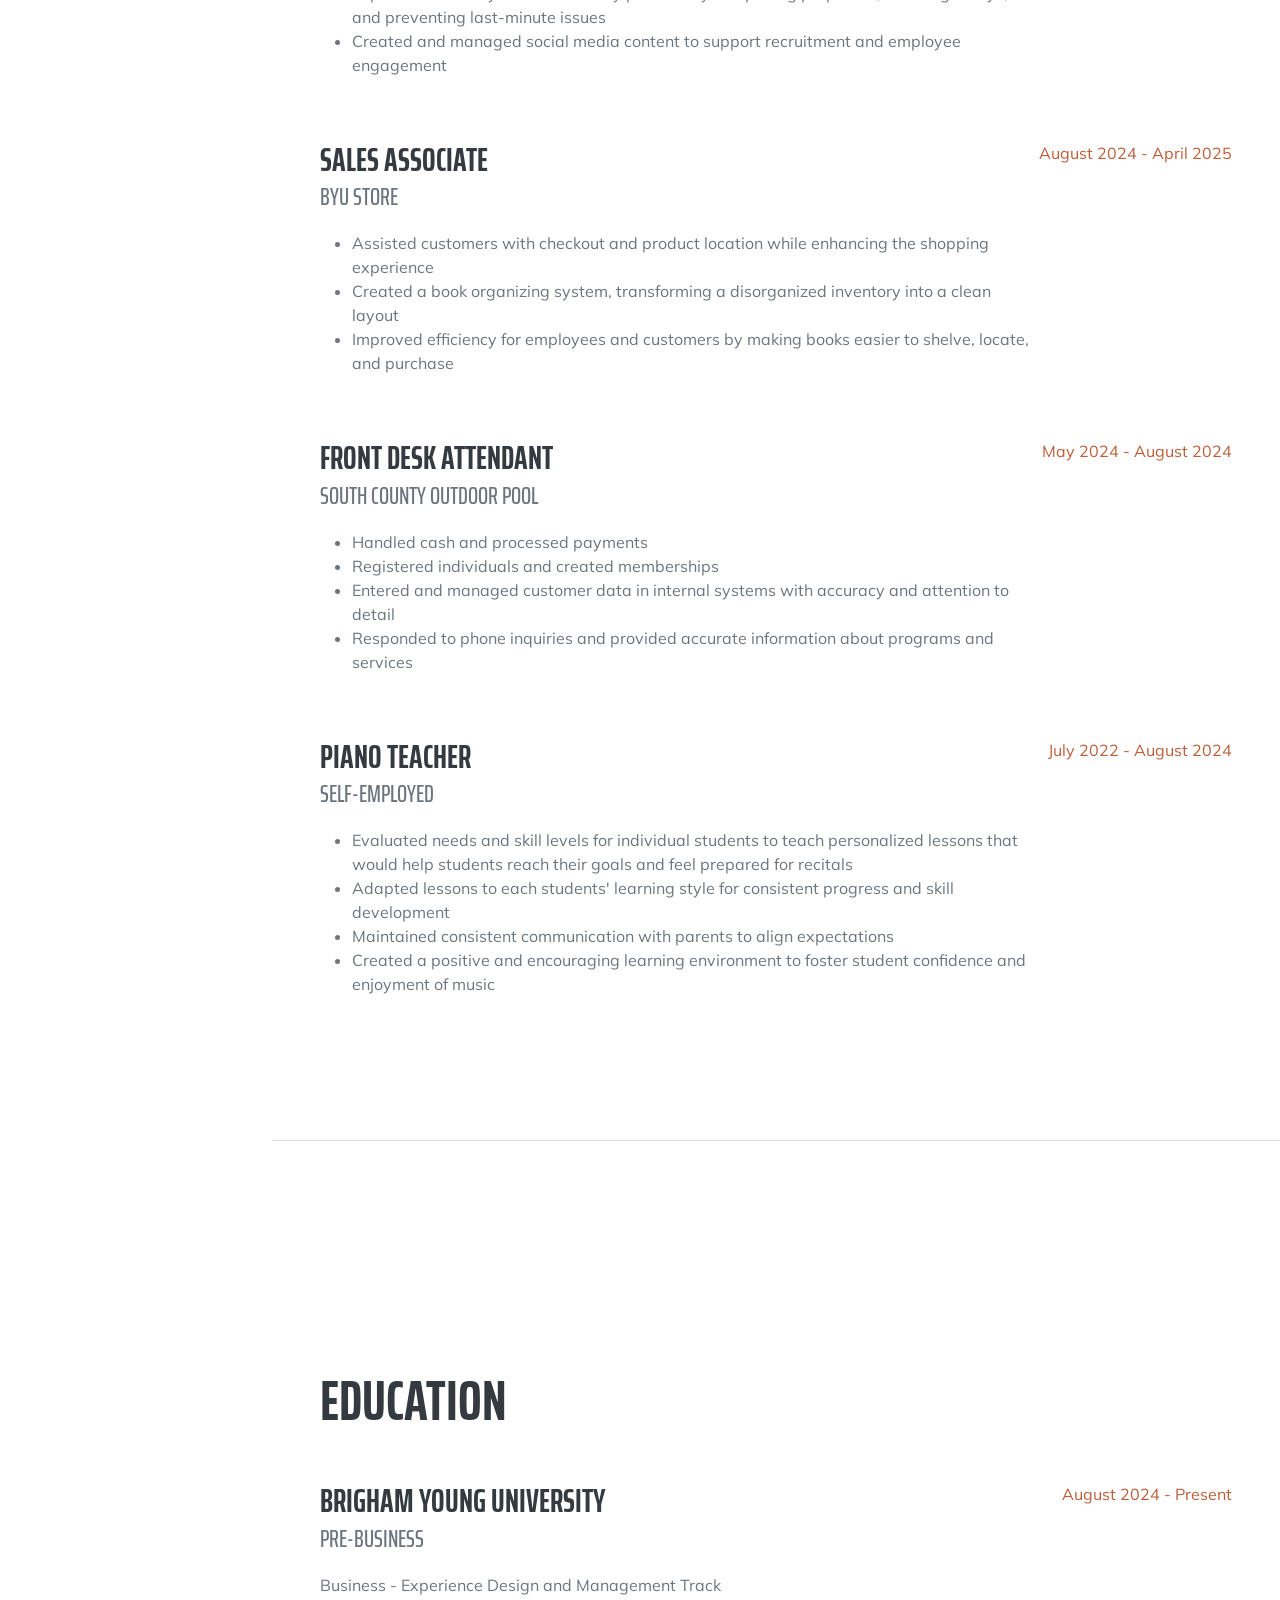
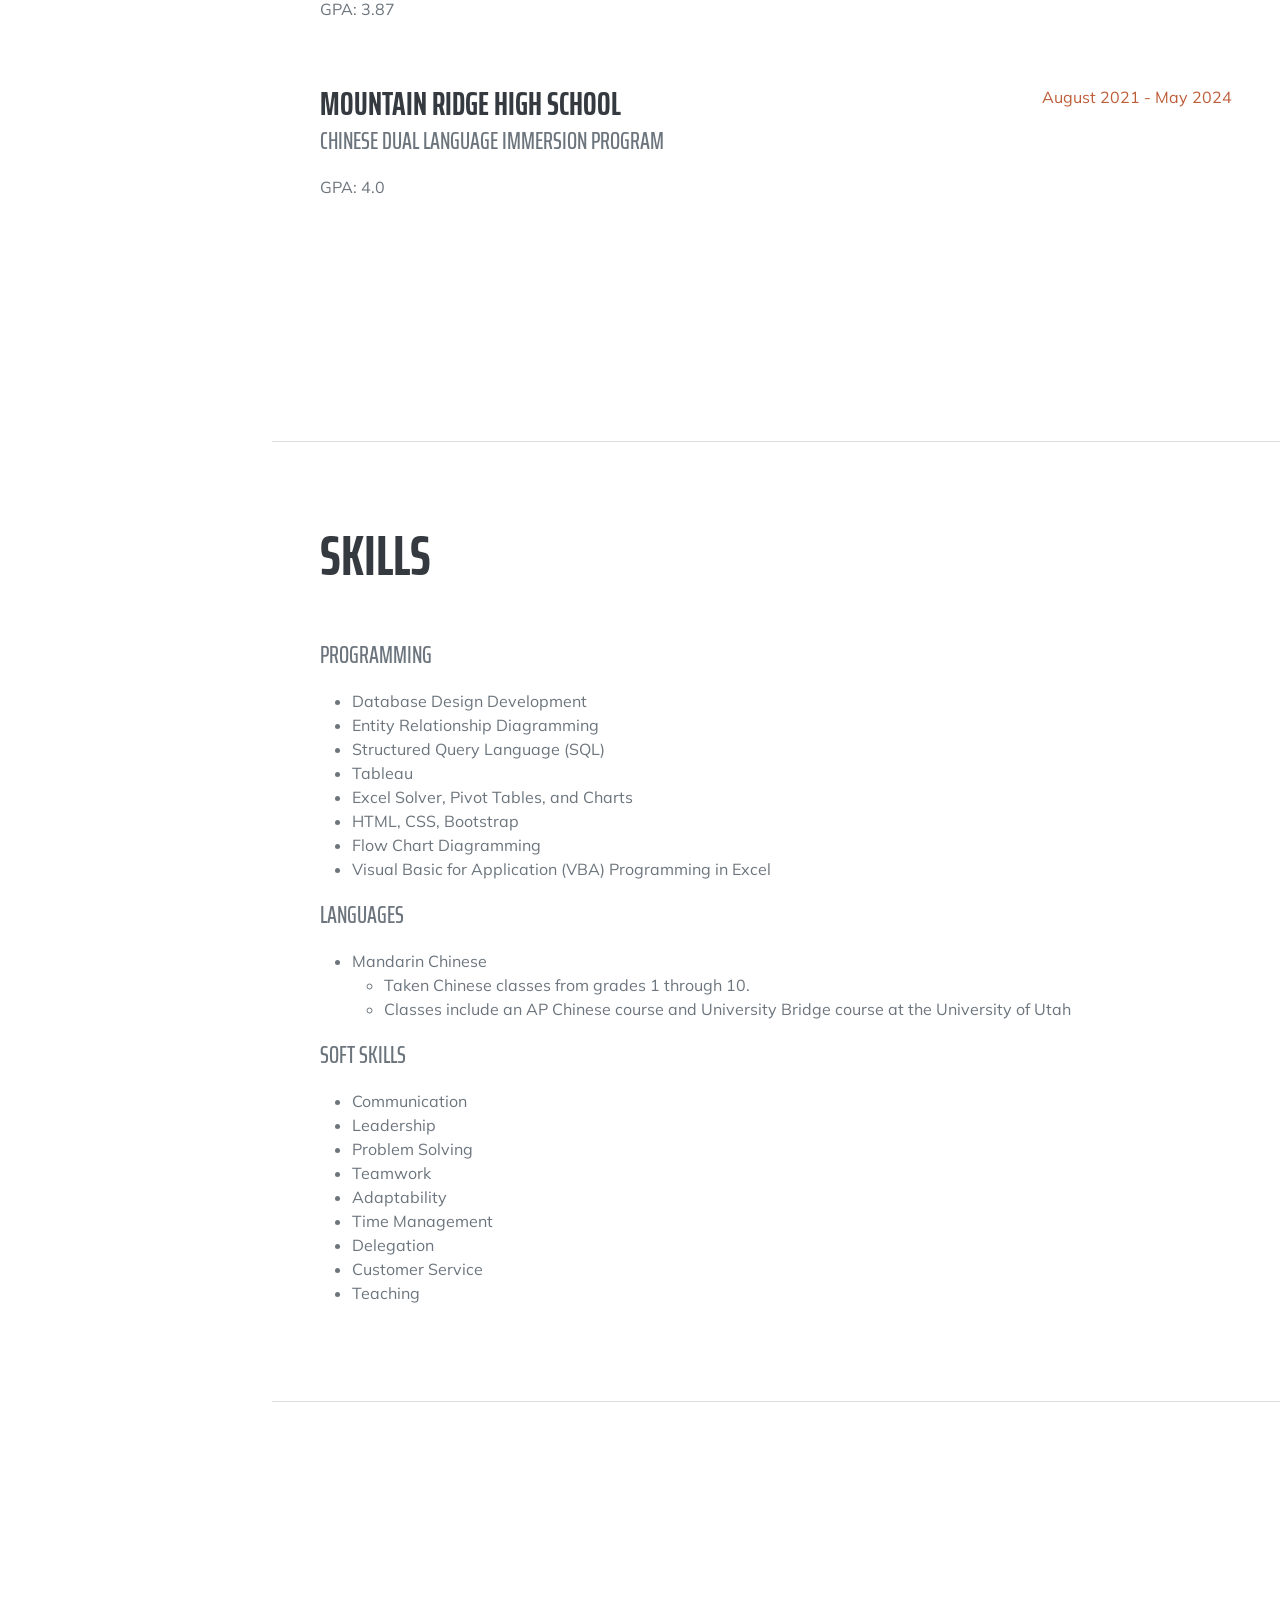
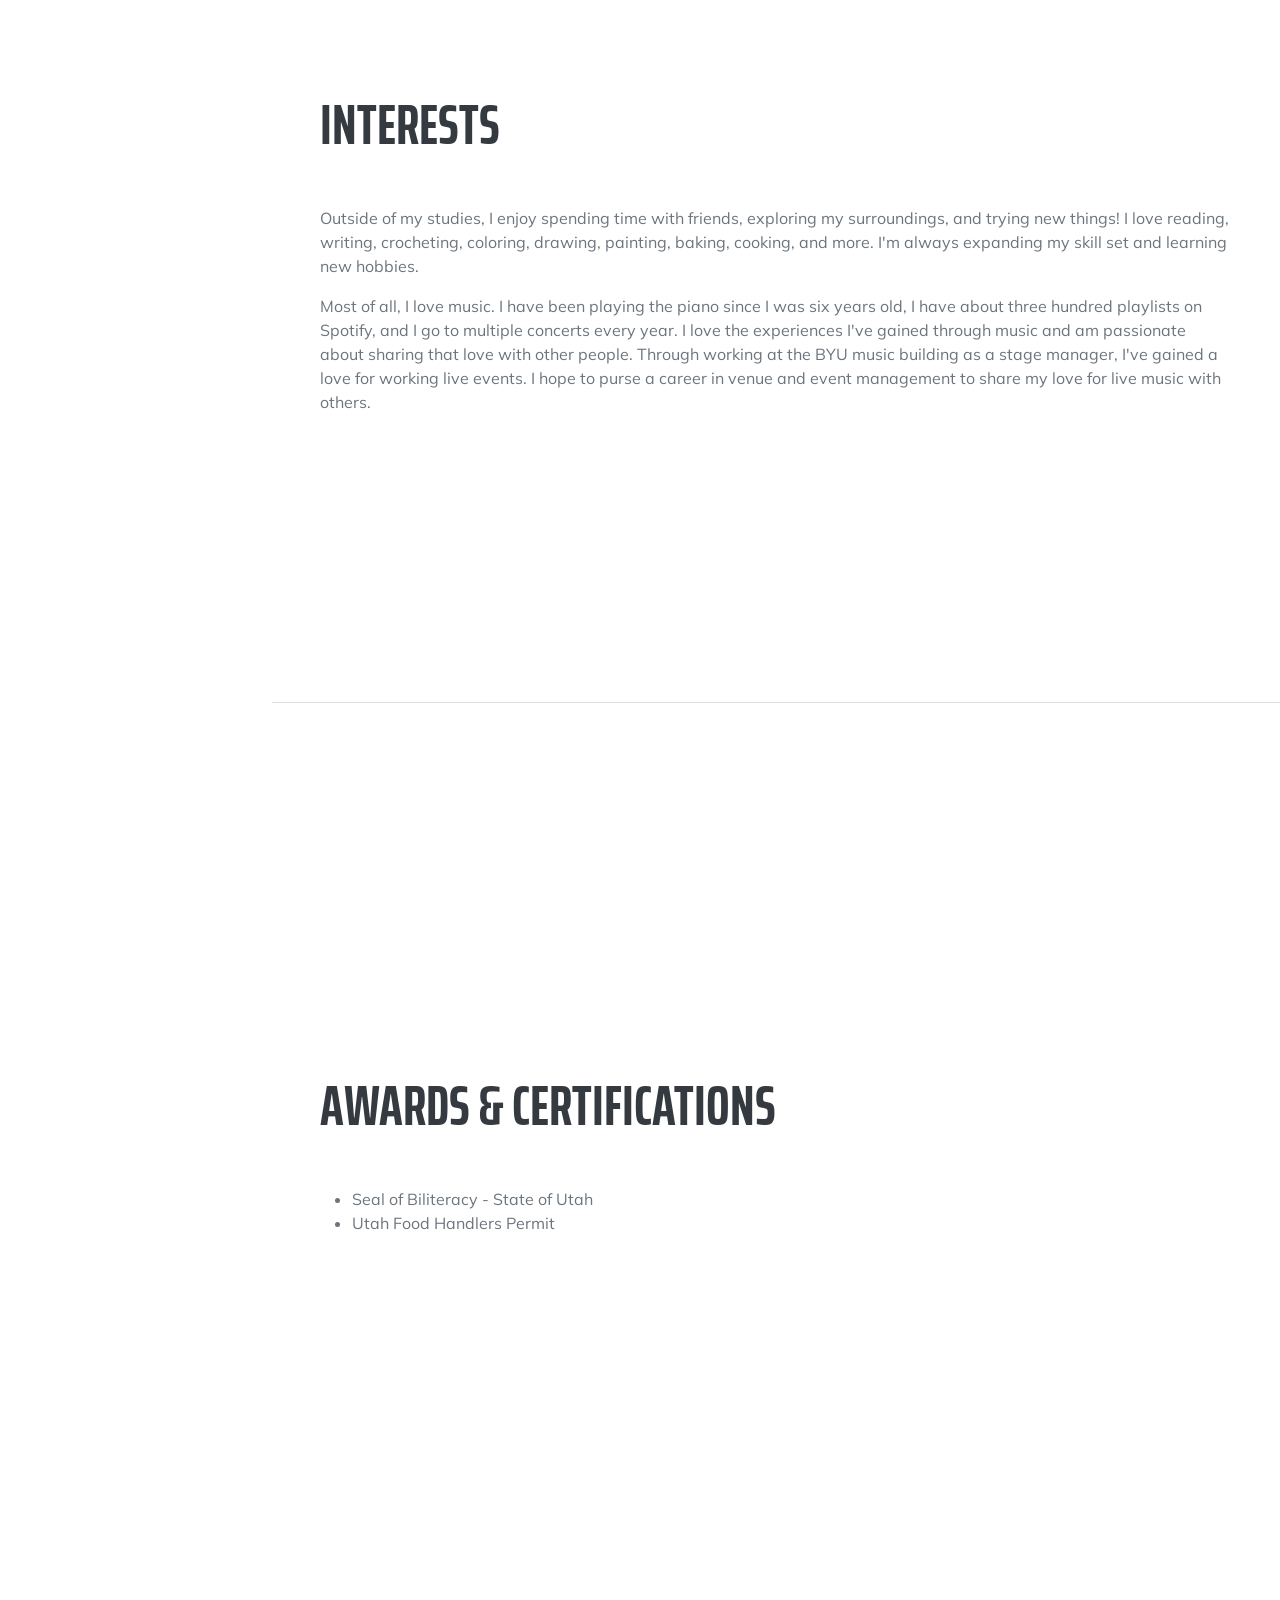
==== commit cd8e73b2: "Update interests description to replace 'I'm passionate about' with 'I love'" ====
--- a/index.html
+++ b/index.html
@@ -206,7 +206,7 @@
             <section class="resume-section" id="interests">
                 <div class="resume-section-content">
                     <h2 class="mb-5">Interests</h2>
-                    <p>Outside of my studies, I enjoy spending time with friends, exploring my surroundings, and trying new things! I'm passionate about reading, writing, crocheting, coloring, drawing, painting, baking, cooking, and more. I'm always expanding my skill set and learning new hobbies. </p>
+                    <p>Outside of my studies, I enjoy spending time with friends, exploring my surroundings, and trying new things! I love reading, writing, crocheting, coloring, drawing, painting, baking, cooking, and more. I'm always expanding my skill set and learning new hobbies. </p>
                     <p class="mb-0">Most of all, I love music. I have been playing the piano since I was six years old, I have about three hundred playlists on Spotify, and I go to multiple concerts every year. I love the experiences I've gained through music and am passionate about sharing that love with other people. Through working at the BYU music building as a stage manager, I've gained a love for working live events. I hope to purse a career in venue and event management to share my love for live music with others.
                     </p>
                 </div>
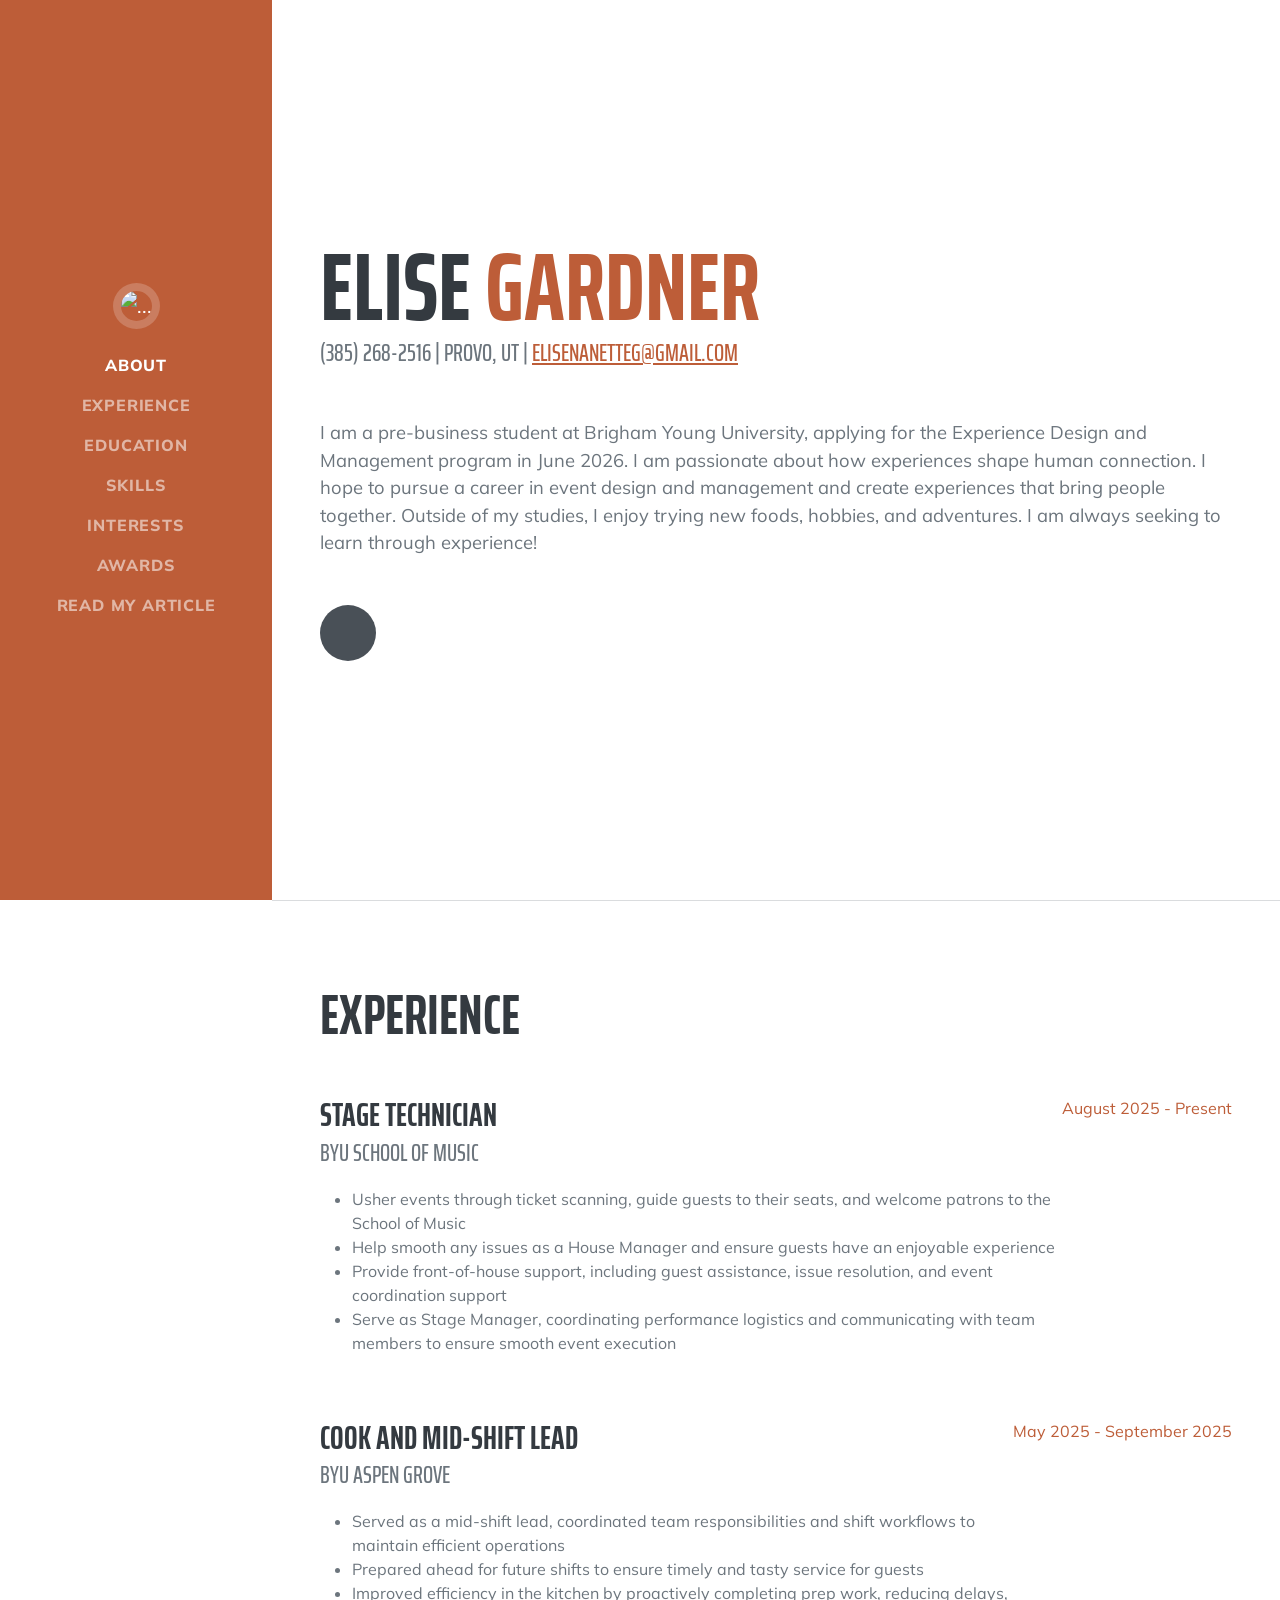
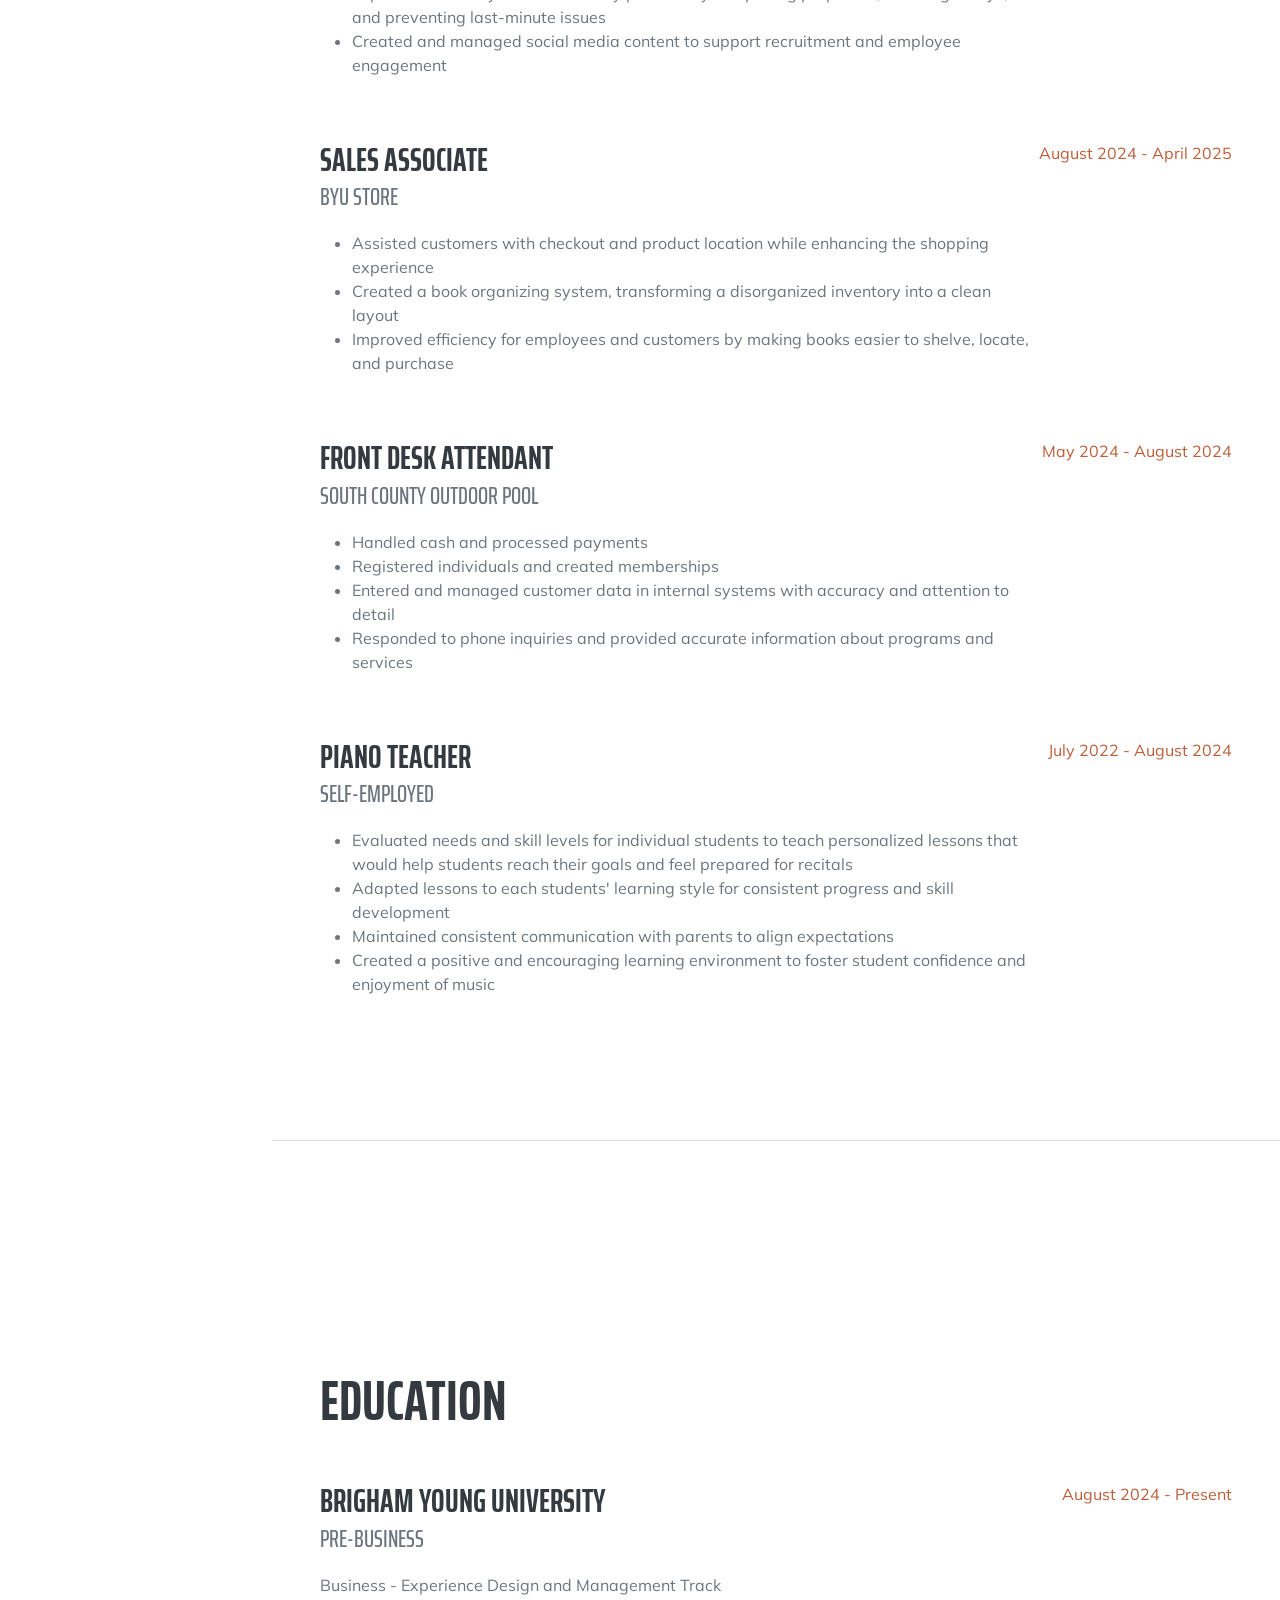
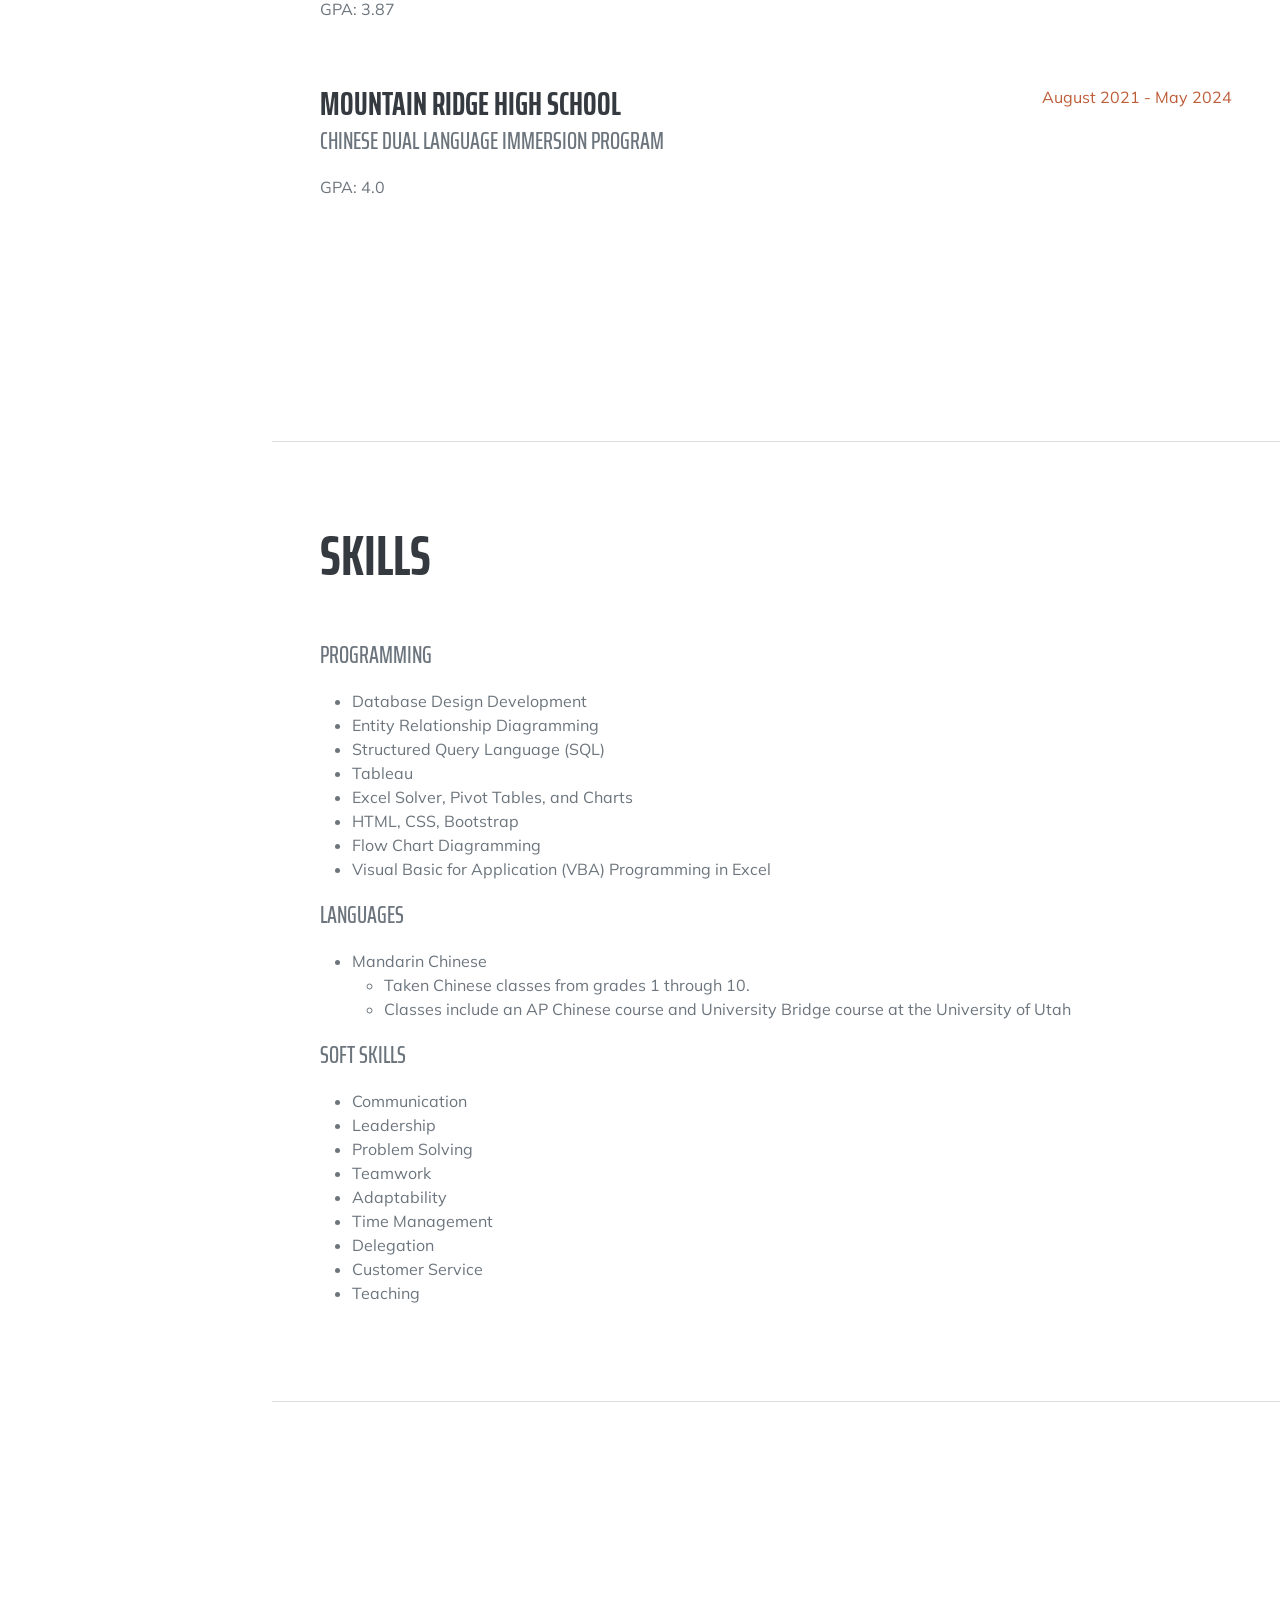
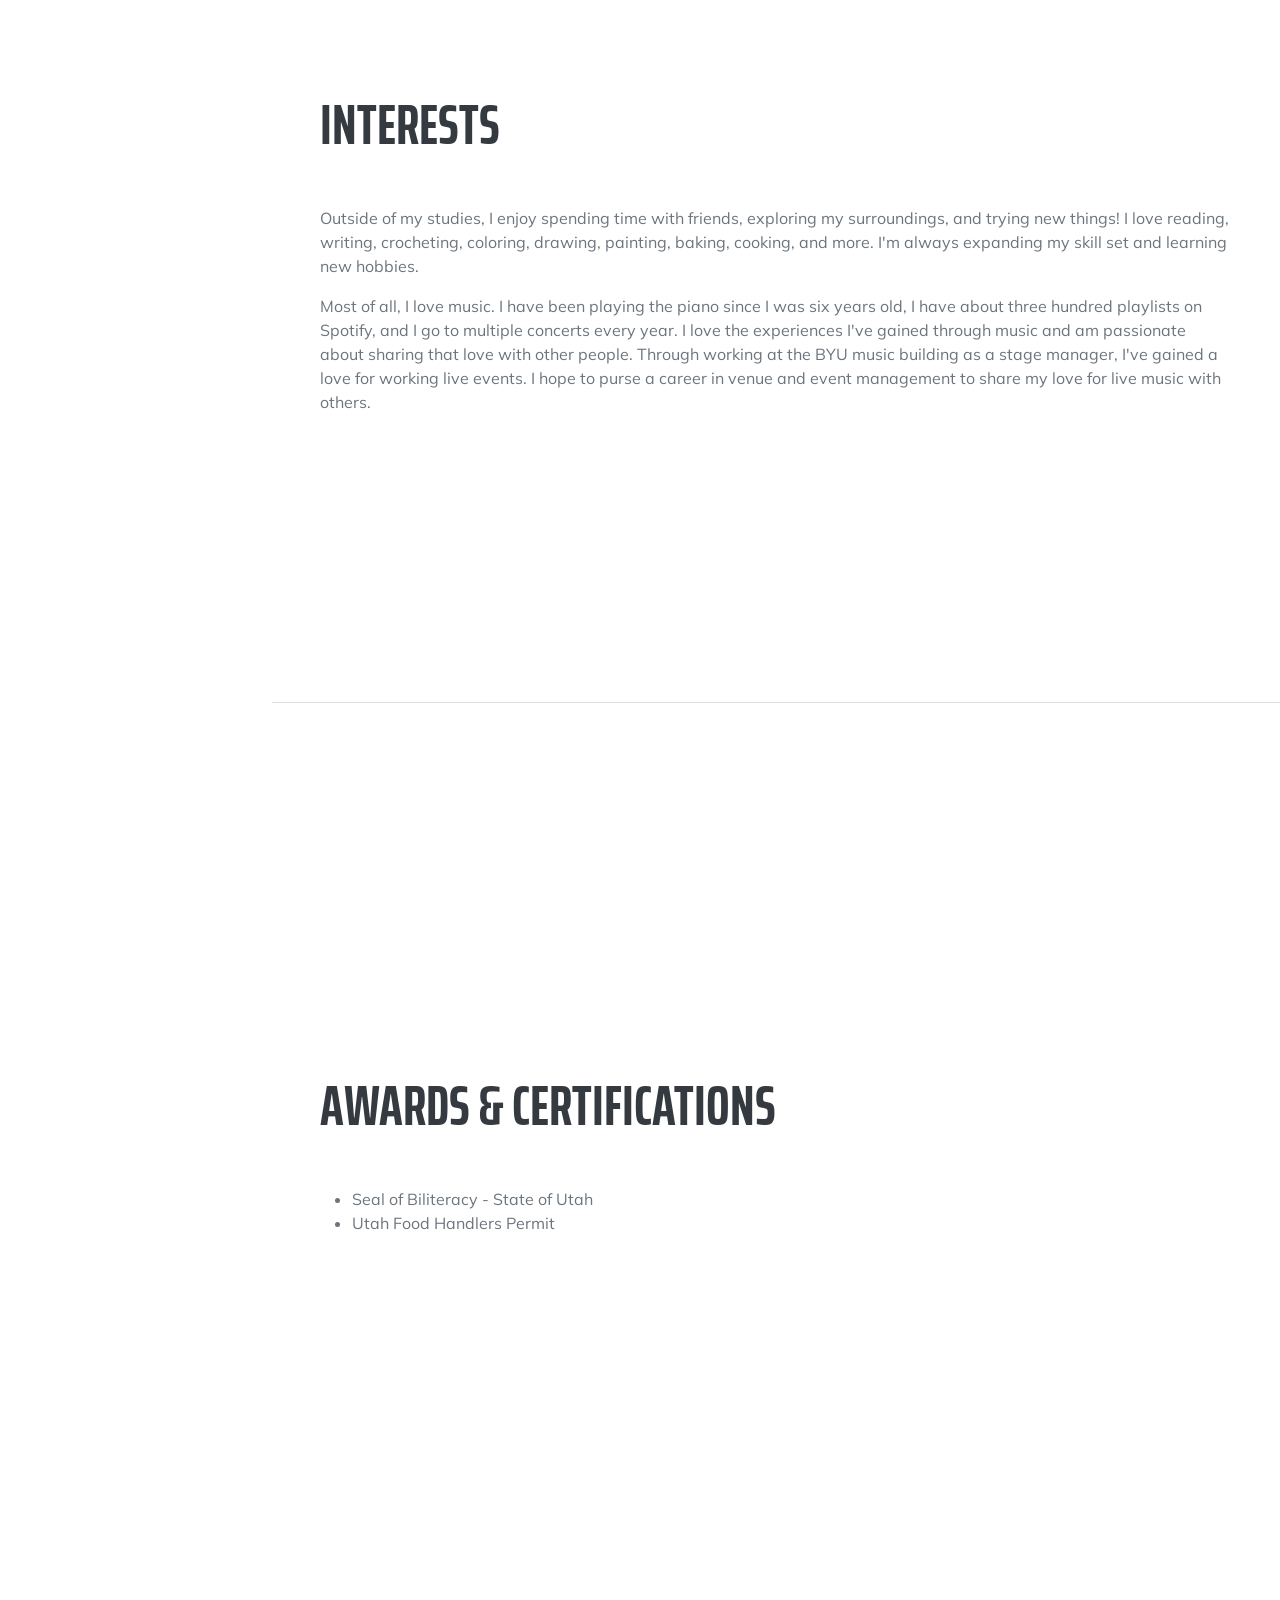
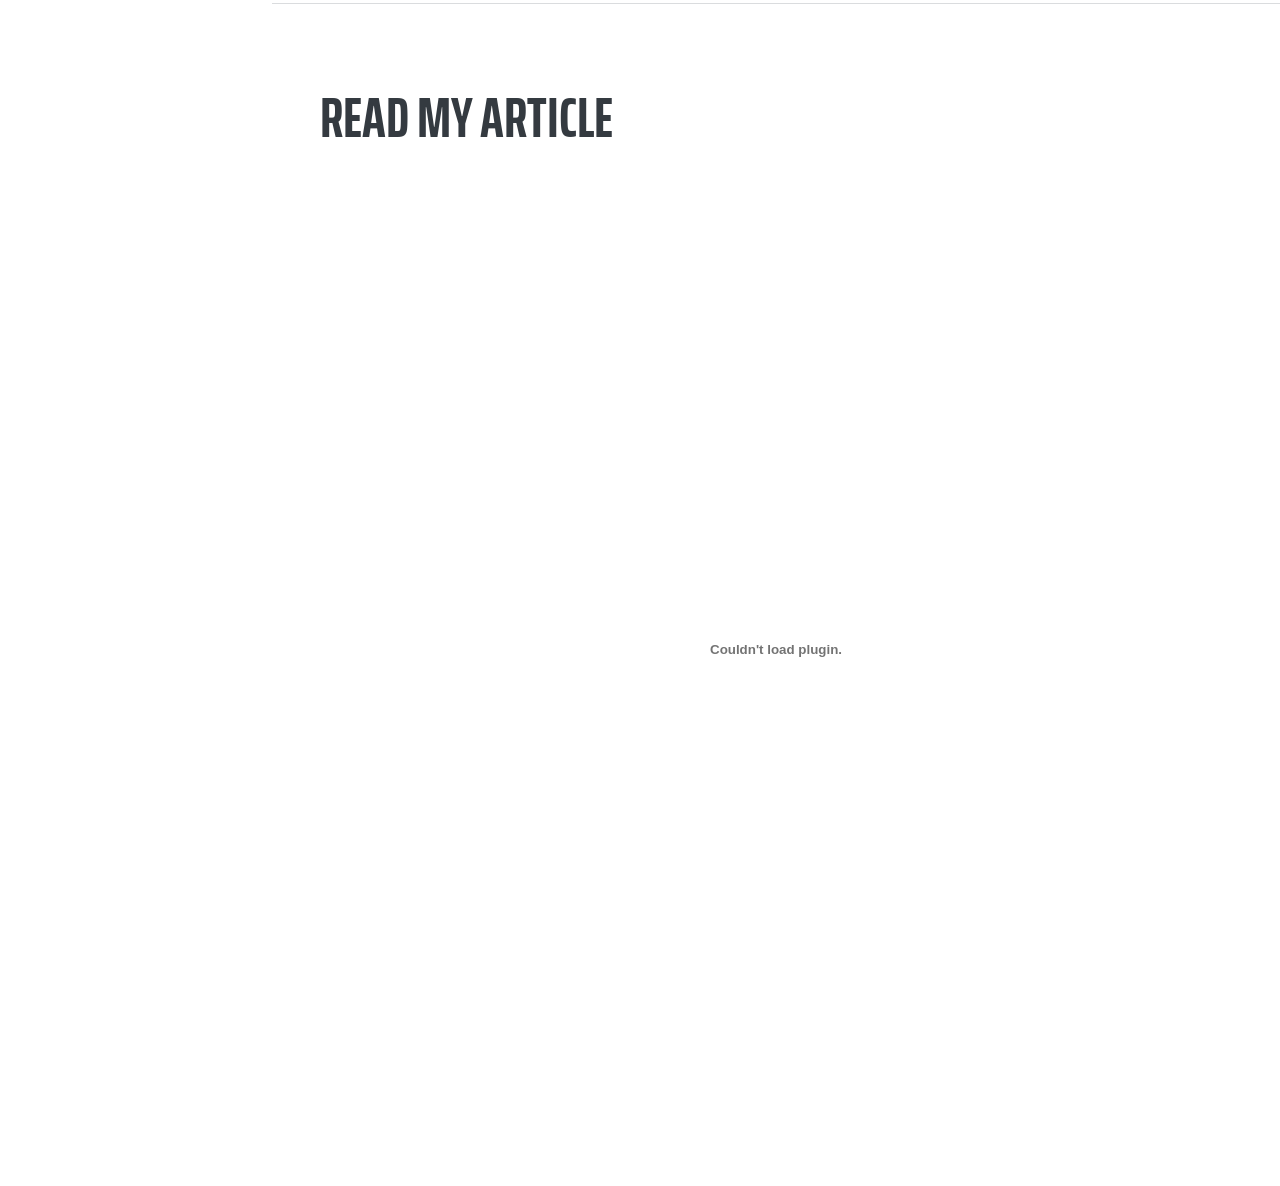
==== commit ef5db743: "Add 'Read My Article' section with PDF embed Added a new section to read an article with an embedded" ====
--- a/index.html
+++ b/index.html
@@ -31,6 +31,7 @@
                     <li class="nav-item"><a class="nav-link js-scroll-trigger" href="#skills">Skills</a></li>
                     <li class="nav-item"><a class="nav-link js-scroll-trigger" href="#interests">Interests</a></li>
                     <li class="nav-item"><a class="nav-link js-scroll-trigger" href="#awards">Awards</a></li>
+                    <li class="nav-item"><a class="nav-link js-scroll-trigger" href="#article">Read My Article</a></li>
                 </ul>
             </div>
         </nav>
@@ -228,6 +229,17 @@
                     </ul>
                 </div>
             </section>
+             <hr class="m-0" />
+            <!-- Read My Article-->
+            <section class="resume-section" id="article">
+                <div class="resume-section-content">
+                    <h2 class="mb-5">Read My Article</h2>
+                    <embed src="ExperientialMarketing.pdf"
+                       type="application/pdf"
+                       width="100%"
+                       height="900px">
+                </div>
+            </section>
         </div>
         <!-- Bootstrap core JS-->
         <script src="https://cdn.jsdelivr.net/npm/bootstrap@5.2.3/dist/js/bootstrap.bundle.min.js"></script>
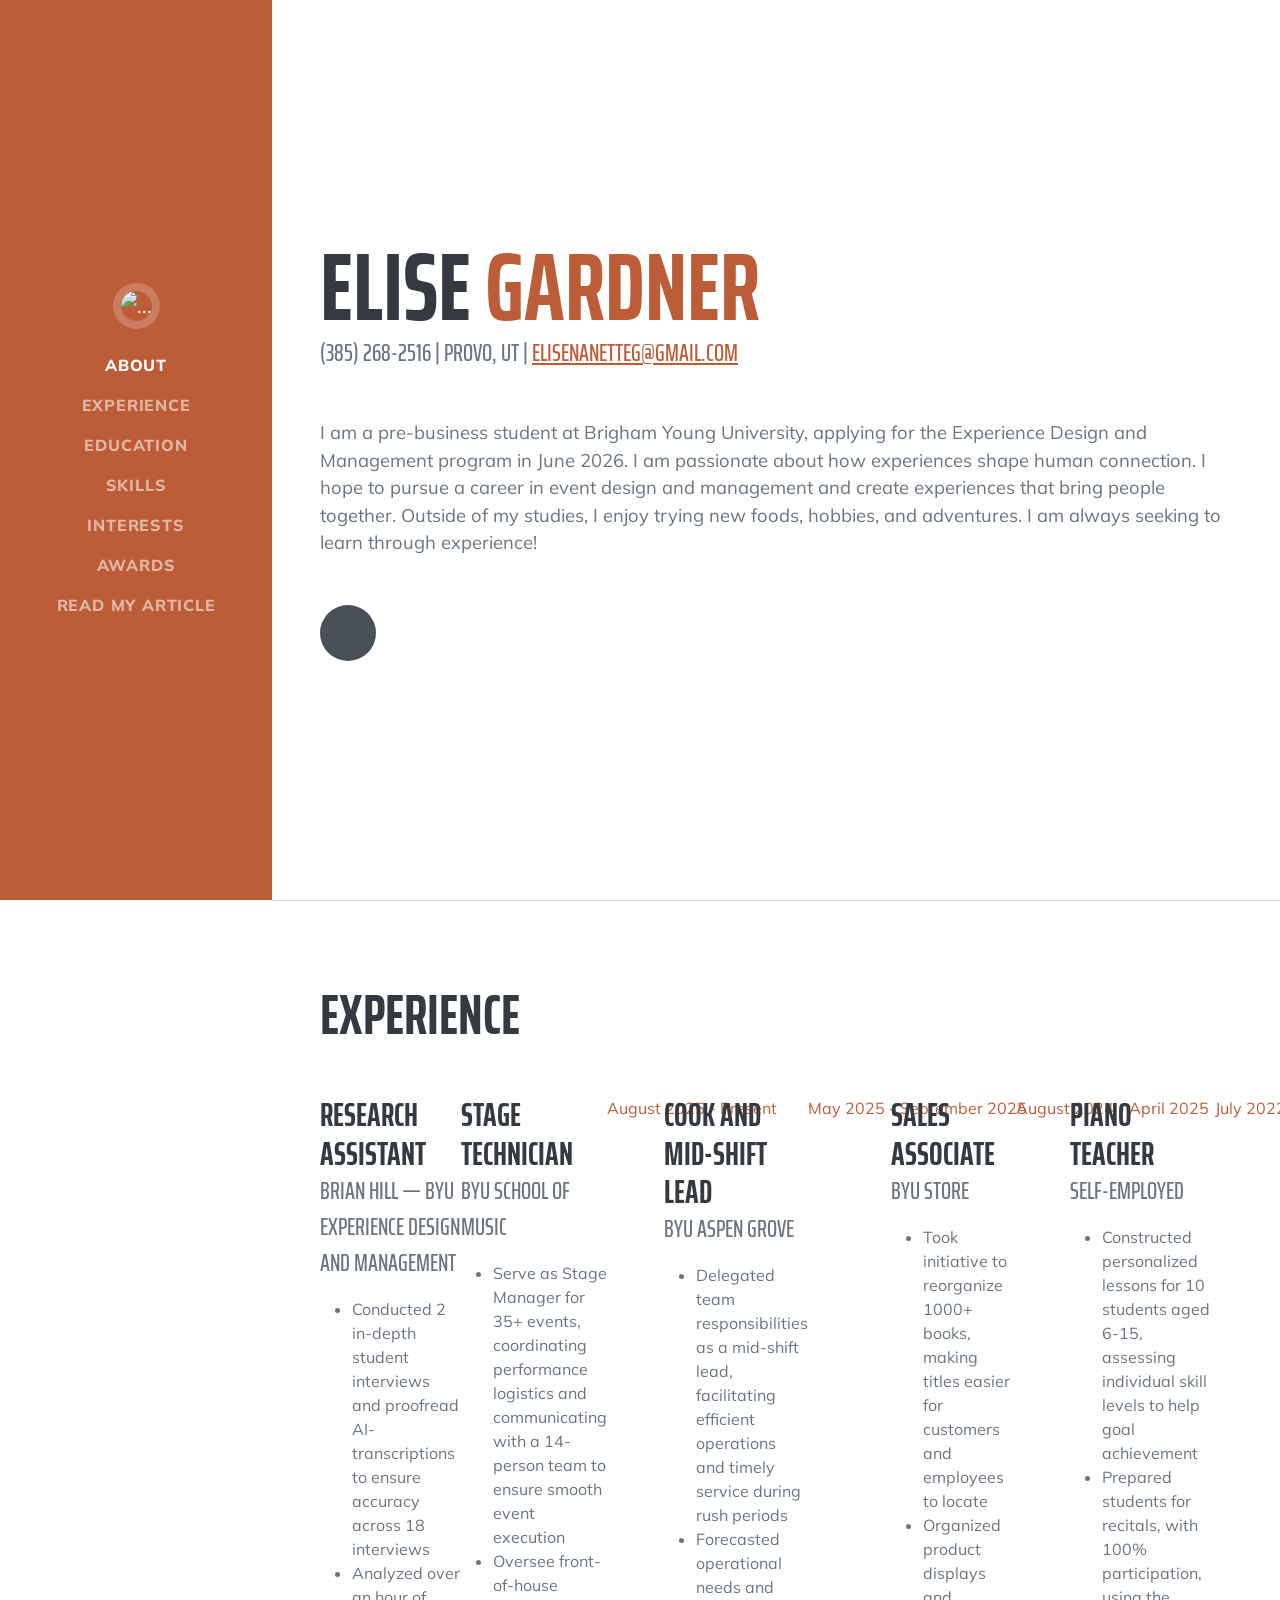
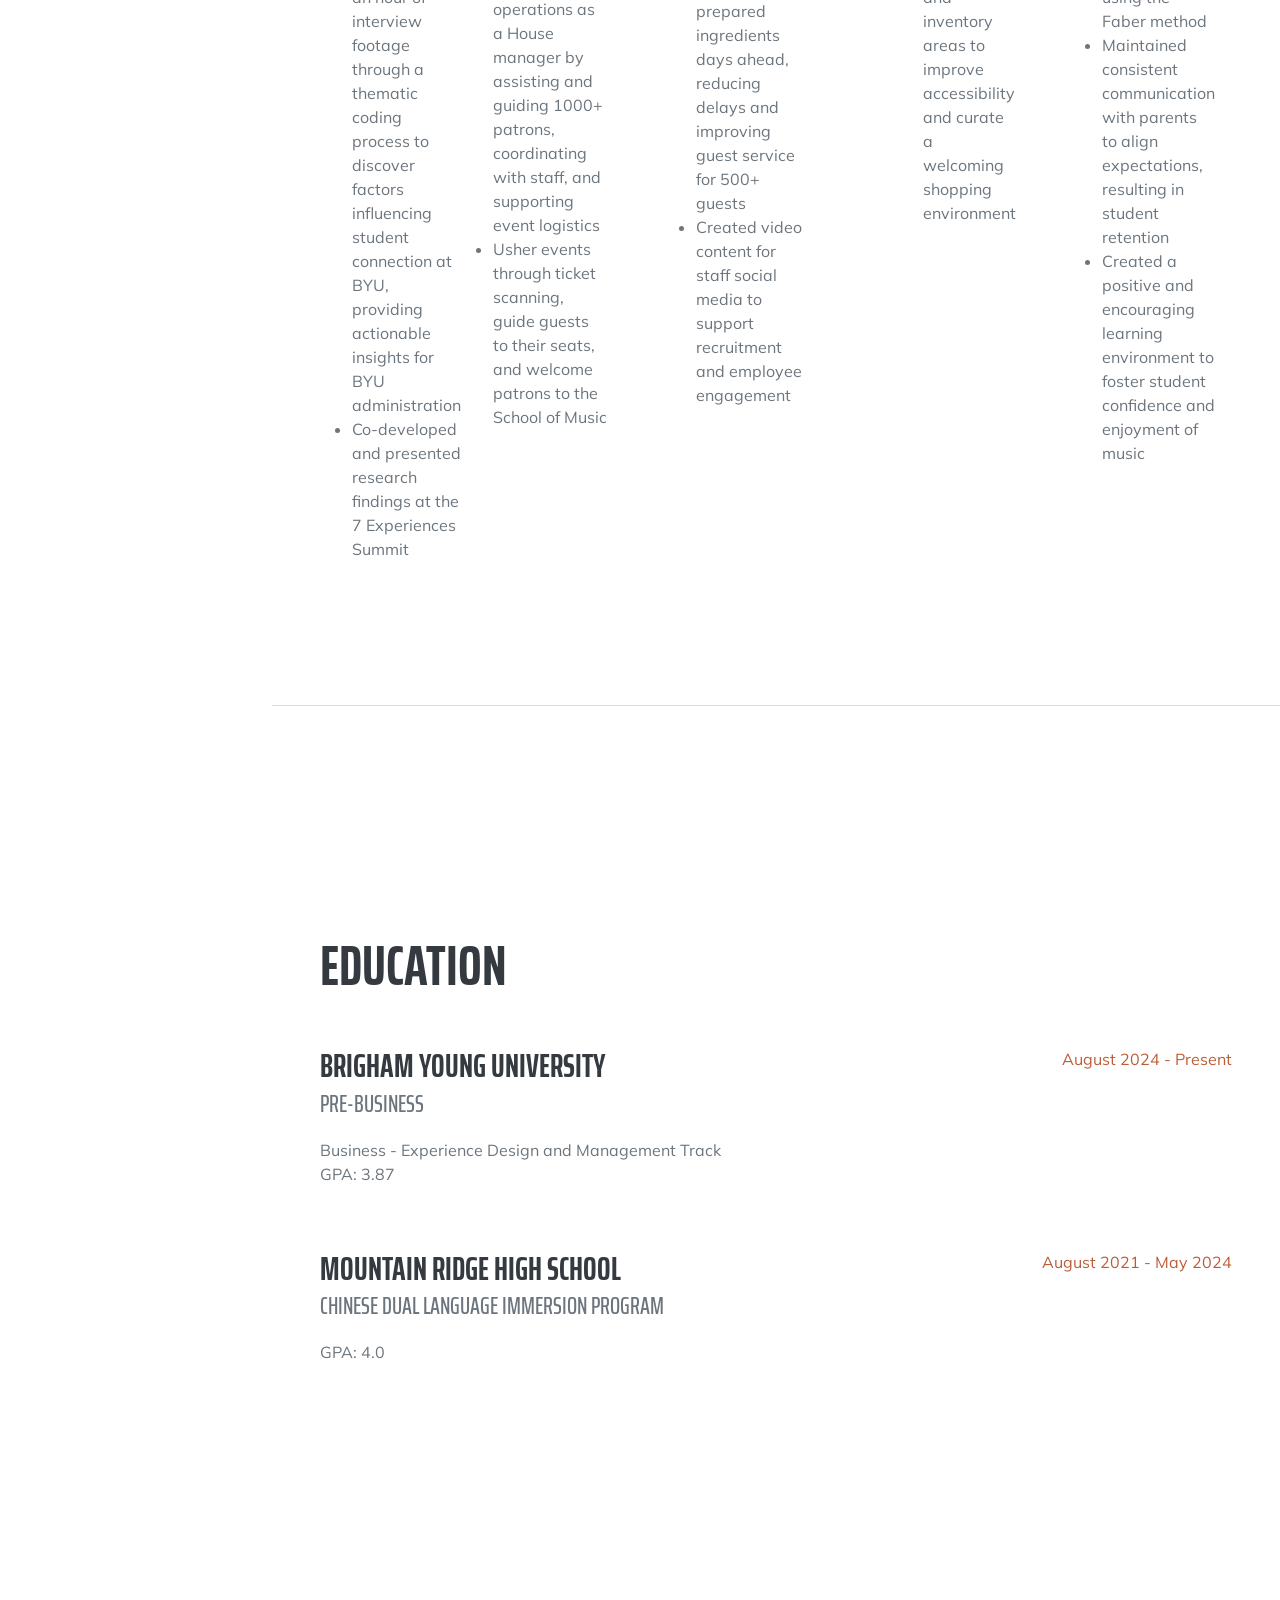
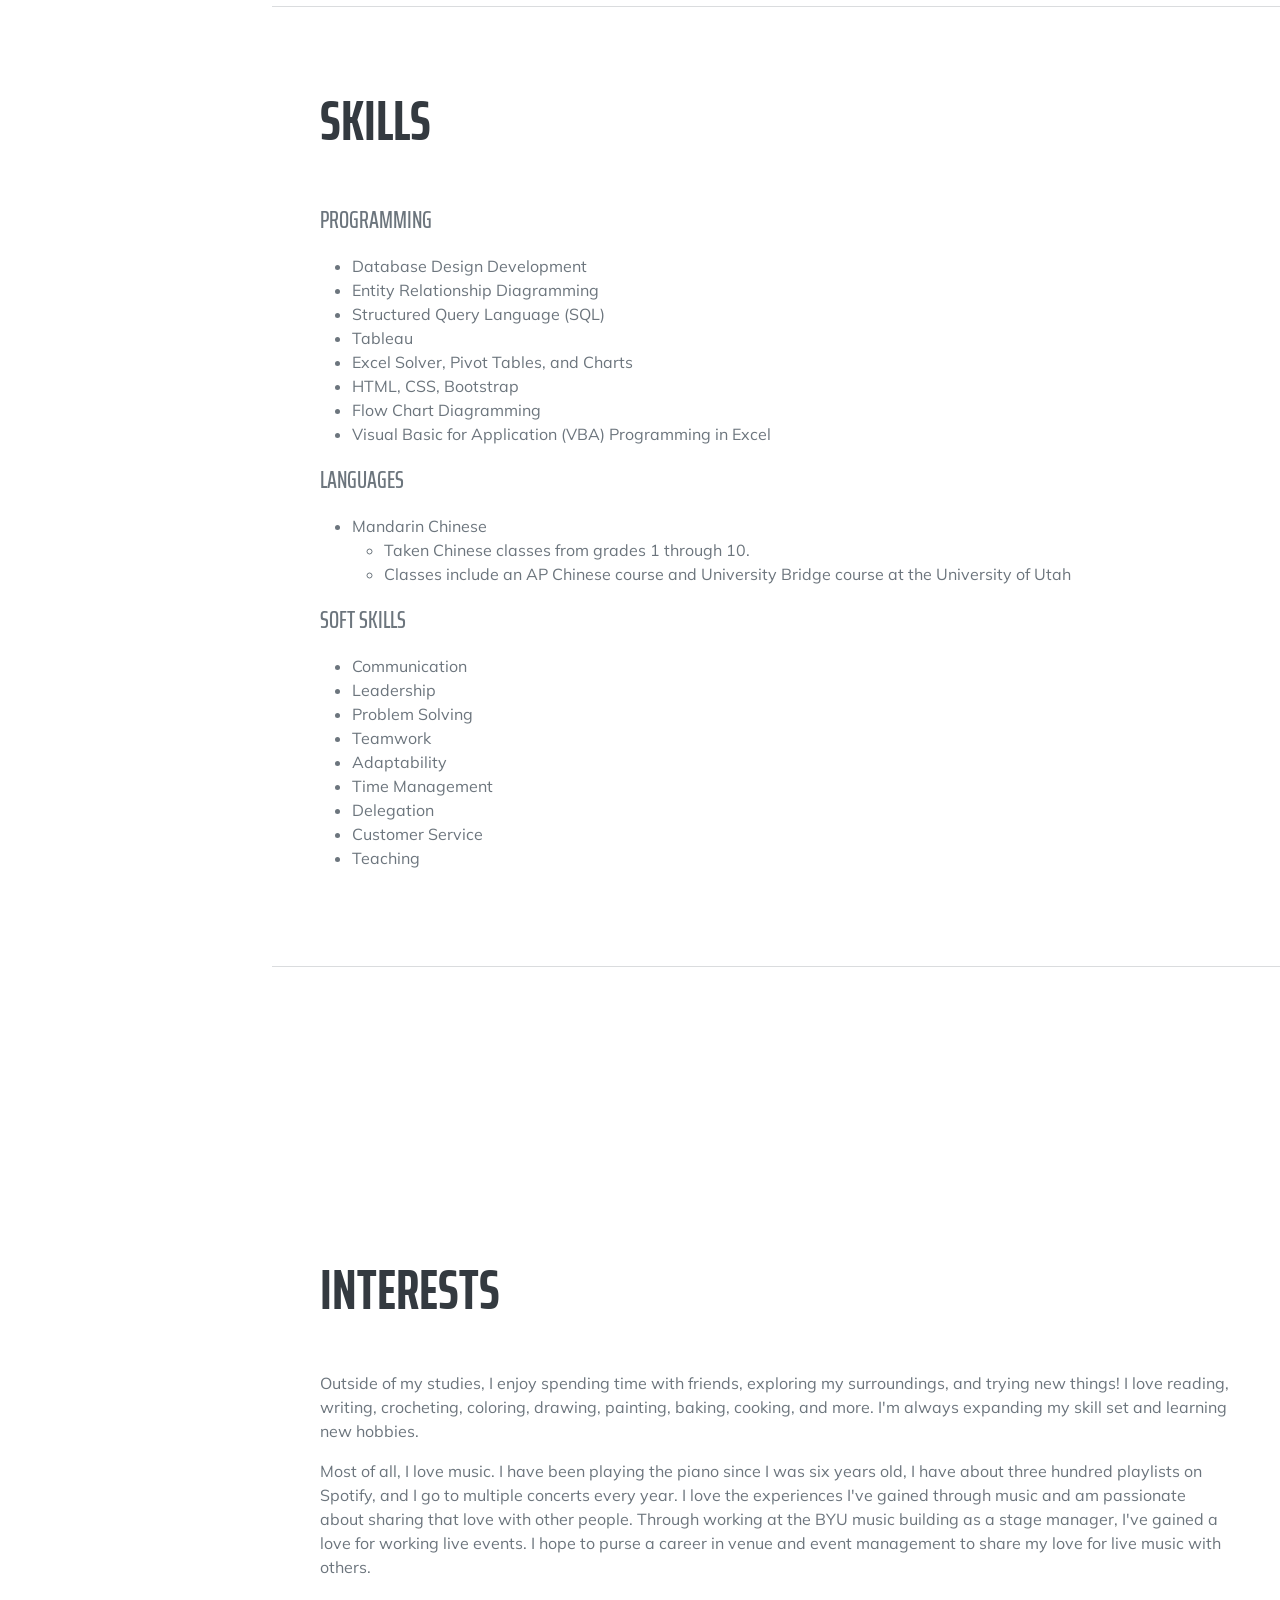
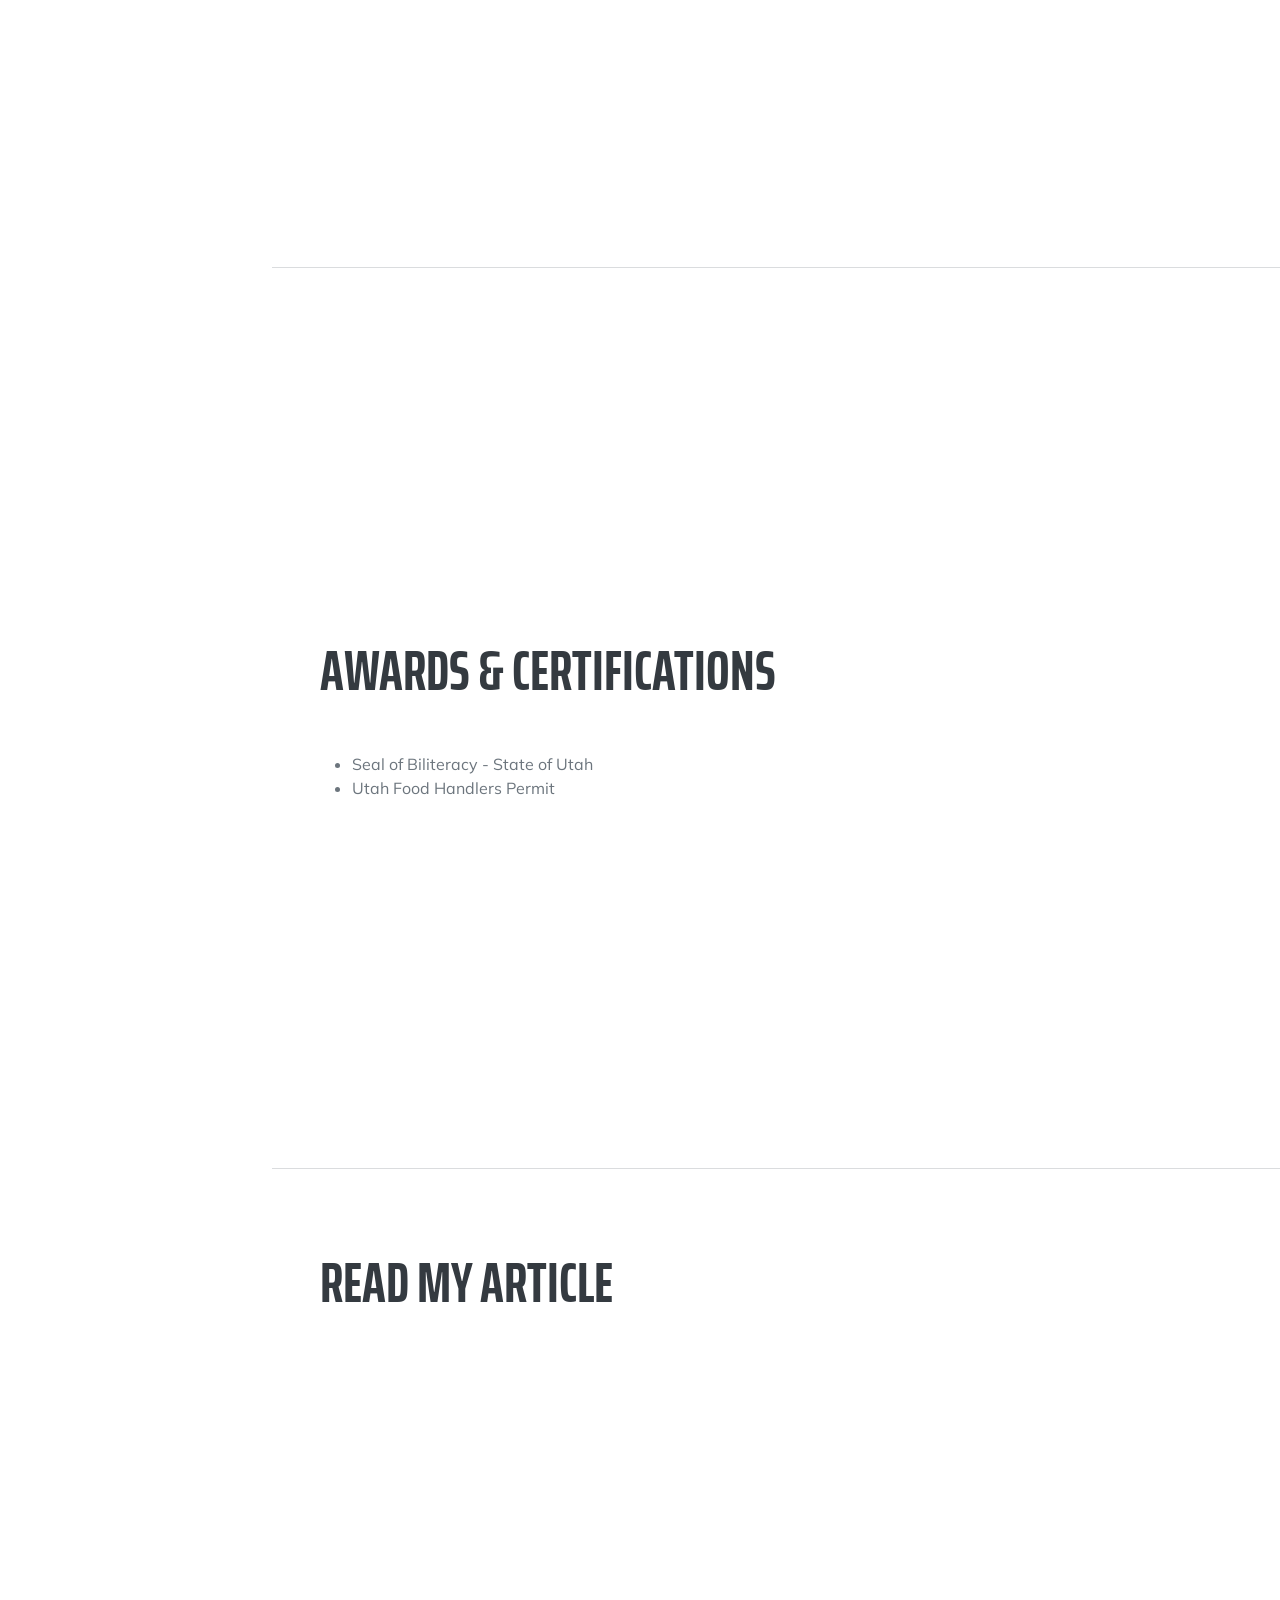
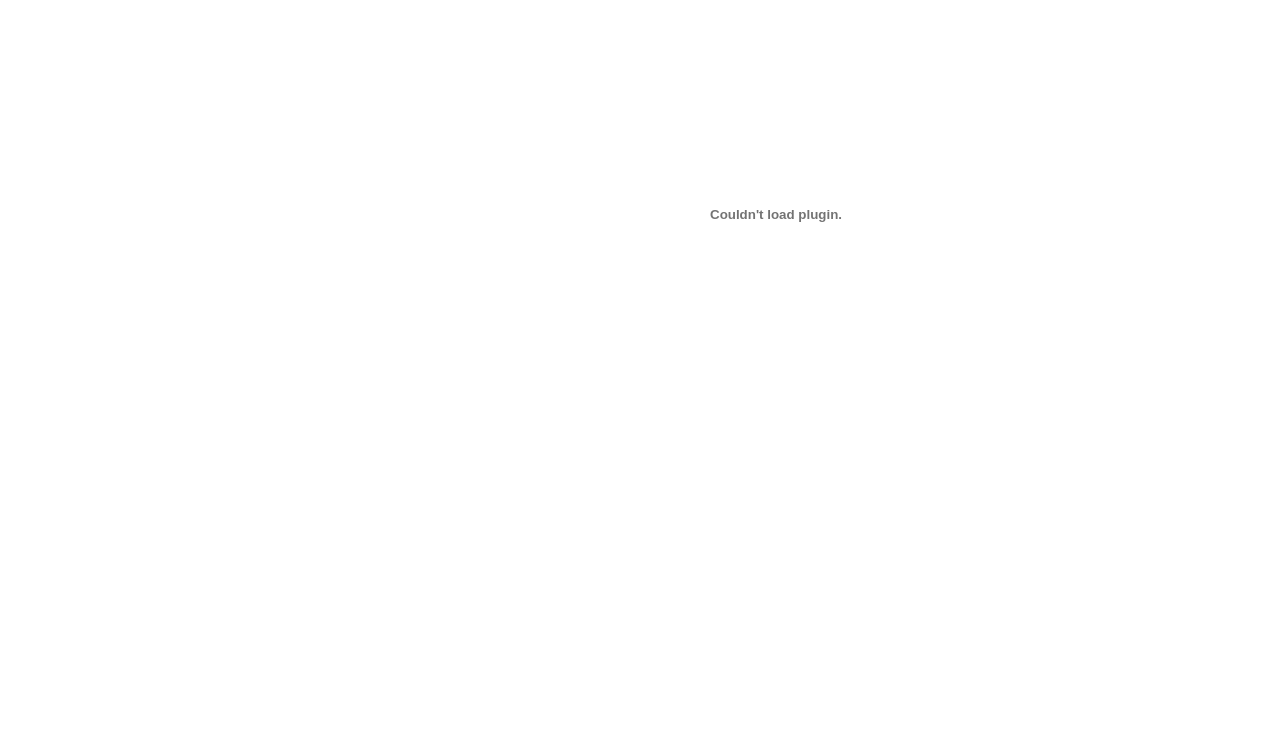
==== commit 4519038d: "Update index.html" ====
--- a/index.html
+++ b/index.html
@@ -59,16 +59,26 @@
             <section class="resume-section" id="experience">
                 <div class="resume-section-content">
                     <h2 class="mb-5">Experience</h2>
+                    <!-- Research Assistant -->
+                    <div class="d-flex flex-column flex-md-row justify content-between mb-5">
+                        <div class="flex-grow-1">
+                            <h3 class="mb-0">Research Assistant</h3>
+                            <div class="subheading mb-3">Brian Hill — BYU Experience Design and Management</div>
+                            <ul>
+                                <li>Conducted 2 in-depth student interviews and proofread AI-transcriptions to ensure accuracy across 18 interviews</li>
+                                <li>Analyzed over an hour of interview footage through a thematic coding process to discover factors influencing student connection at BYU, providing actionable insights for BYU administration</li>
+                                <li>Co-developed and presented research findings at the 7 Experiences Summit</li>
+                            </ul>
+                        </div>
                     <!-- Stage Technician -->
                     <div class="d-flex flex-column flex-md-row justify-content-between mb-5">
                         <div class="flex-grow-1">
                             <h3 class="mb-0">Stage Technician</h3>
                             <div class="subheading mb-3">BYU School of Music</div>
                             <ul>
+                                <li>Serve as Stage Manager for 35+ events, coordinating performance logistics and communicating with a 14-person team to ensure smooth event execution</li>
+                                <li>Oversee front-of-house operations as a House manager by assisting and guiding 1000+ patrons, coordinating with staff, and supporting event logistics</li>
                                 <li>Usher events through ticket scanning, guide guests to their seats, and welcome patrons to the School of Music</li>
-                                <li>Help smooth any issues as a House Manager and ensure guests have an enjoyable experience</li>
-                                <li>Provide front-of-house support, including guest assistance, issue resolution, and event coordination support</li>
-                                <li>Serve as Stage Manager, coordinating performance logistics and communicating with team members to ensure smooth event execution</li>
                             </ul>
                         </div>
                         <div class="flex-shrink-0">
@@ -81,10 +91,9 @@
                             <h3 class="mb-0">Cook and Mid-Shift Lead</h3>
                             <div class="subheading mb-3">BYU Aspen Grove</div>
                             <ul>
-                                <li>Served as a mid-shift lead, coordinated team responsibilities and shift workflows to maintain efficient operations</li>
-                                <li>Prepared ahead for future shifts to ensure timely and tasty service for guests</li>
-                                <li>Improved efficiency in the kitchen by proactively completing prep work, reducing delays, and preventing last-minute issues </li>
-                                <li>Created and managed social media content to support recruitment and employee engagement</li>
+                                <li>Delegated team responsibilities as a mid-shift lead, facilitating efficient operations and timely service during rush periods</li>
+                                <li>Forecasted operational needs and prepared ingredients days ahead, reducing delays and improving guest service for 500+ guests</li>
+                                <li>Created video content for staff social media to support recruitment and employee engagement</li>
                             </ul>
                         </div>
                         <div class="flex-shrink-0">
@@ -97,28 +106,11 @@
                             <h3 class="mb-0">Sales Associate</h3>
                             <div class="subheading mb-3">BYU Store</div>
                             <ul>
-                                <li>Assisted customers with checkout and product location while enhancing the shopping experience</li>
-                                <li>Created a book organizing system, transforming a disorganized inventory into a clean layout</li>
-                                <li>Improved efficiency for employees and customers by making books easier to shelve, locate, and purchase</li>
+                                <li>Took initiative to reorganize 1000+ books, making titles easier for customers and employees to locate</li>
+                                <li>Organized product displays and inventory areas to improve accessibility and curate a welcoming shopping environment</li>
                         </div>
                         <div class="flex-shrink-0">
                             <span class="text-primary">August 2024 - April 2025</span>
-                        </div>
-                    </div>
-                    <!-- Front Desk Attendant -->
-                    <div class="d-flex flex-column flex-md-row justify-content-between mb-5">
-                        <div class="flex-grow-1">
-                            <h3 class="mb-0">Front Desk Attendant</h3>
-                            <div class="subheading mb-3">South County Outdoor Pool</div>
-                            <ul>
-                                <li>Handled cash and processed payments</li>
-                                <li>Registered individuals and created memberships</li>
-                                <li>Entered and managed customer data in internal systems with accuracy and attention to detail</li>
-                                <li>Responded to phone inquiries and provided accurate information about programs and services</li>
-                            </ul>
-                        </div>
-                        <div class="flex-shrink-0">
-                            <span class="text-primary">May 2024 - August 2024</span>
                         </div>
                     </div>
                     <!-- Piano Teacher -->
@@ -127,9 +119,9 @@
                             <h3 class="mb-0">Piano Teacher</h3>
                             <div class="subheading mb-3">Self-Employed</div>
                             <ul>
-                                <li>Evaluated needs and skill levels for individual students to teach personalized lessons that would help students reach their goals and feel prepared for recitals</li>
-                                <li>Adapted lessons to each students' learning style for consistent progress and skill development</li>
-                                <li>Maintained consistent communication with parents to align expectations</li>
+                                <li>Constructed personalized lessons for 10 students aged 6-15, assessing individual skill levels to help goal achievement</li>
+                                <li>Prepared students for recitals, with 100% participation, using the Faber method</li>
+                                <li>Maintained consistent communication with parents to align expectations, resulting in student retention</li>
                                 <li>Created a positive and encouraging learning environment to foster student confidence and enjoyment of music</li>
                             </ul>
                         </div>
@@ -234,7 +226,7 @@
             <section class="resume-section" id="article">
                 <div class="resume-section-content">
                     <h2 class="mb-5">Read My Article</h2>
-                    <embed src="ExperientialMarketing.pdf"
+                    <embed src="Experiential Marketing.pdf"
                        type="application/pdf"
                        width="100%"
                        height="900px">
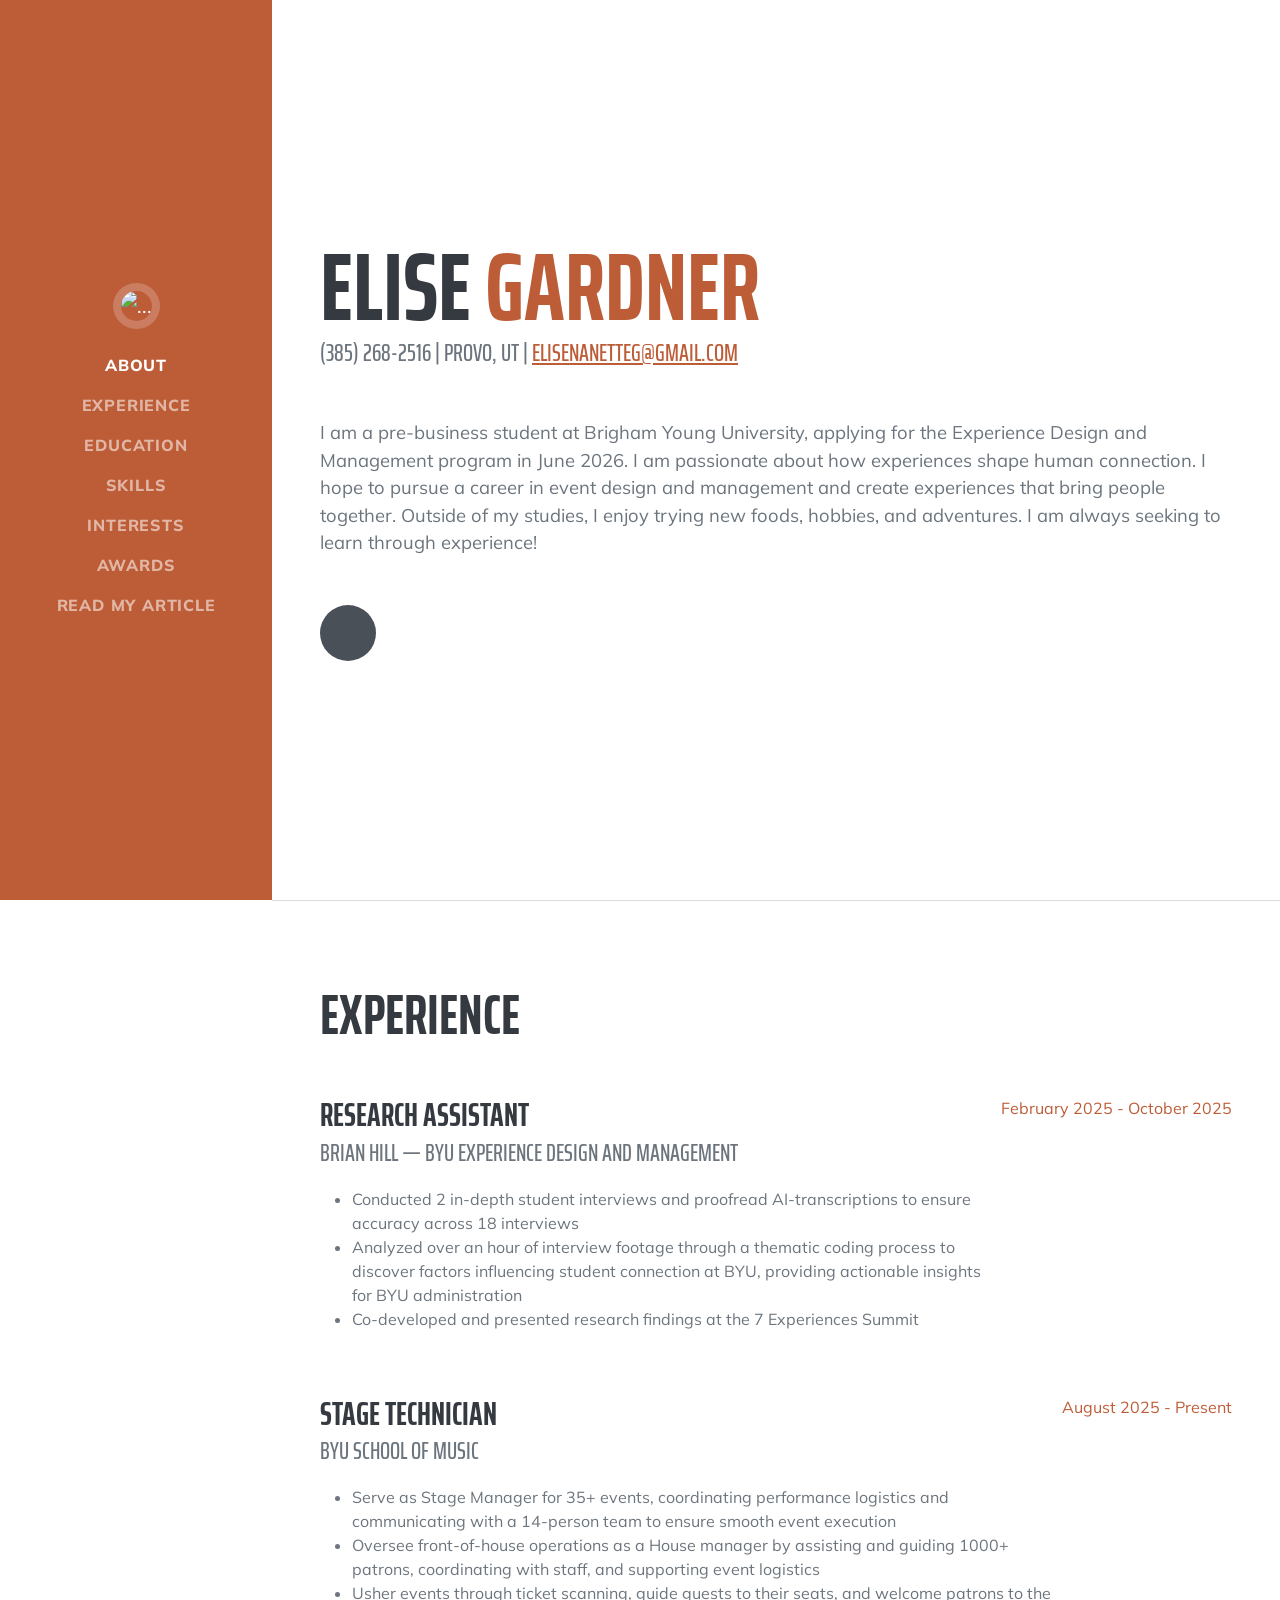
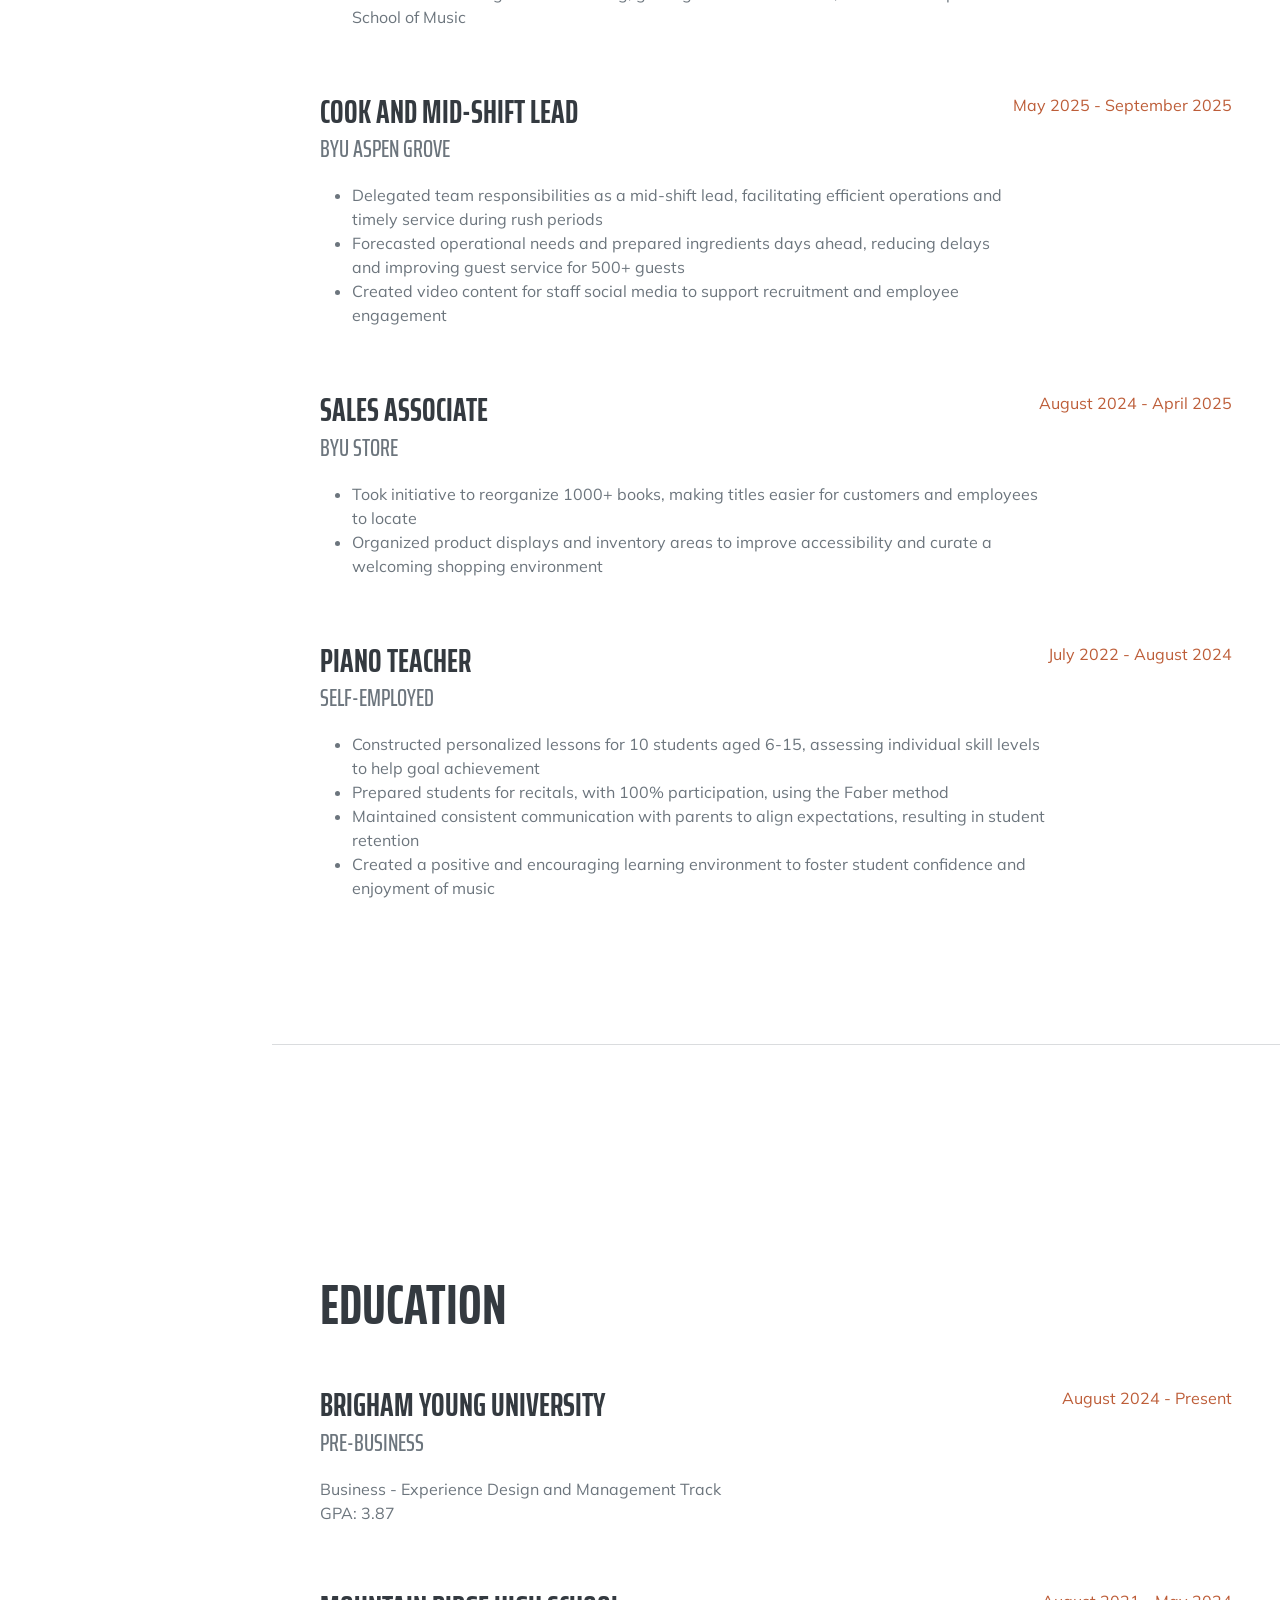
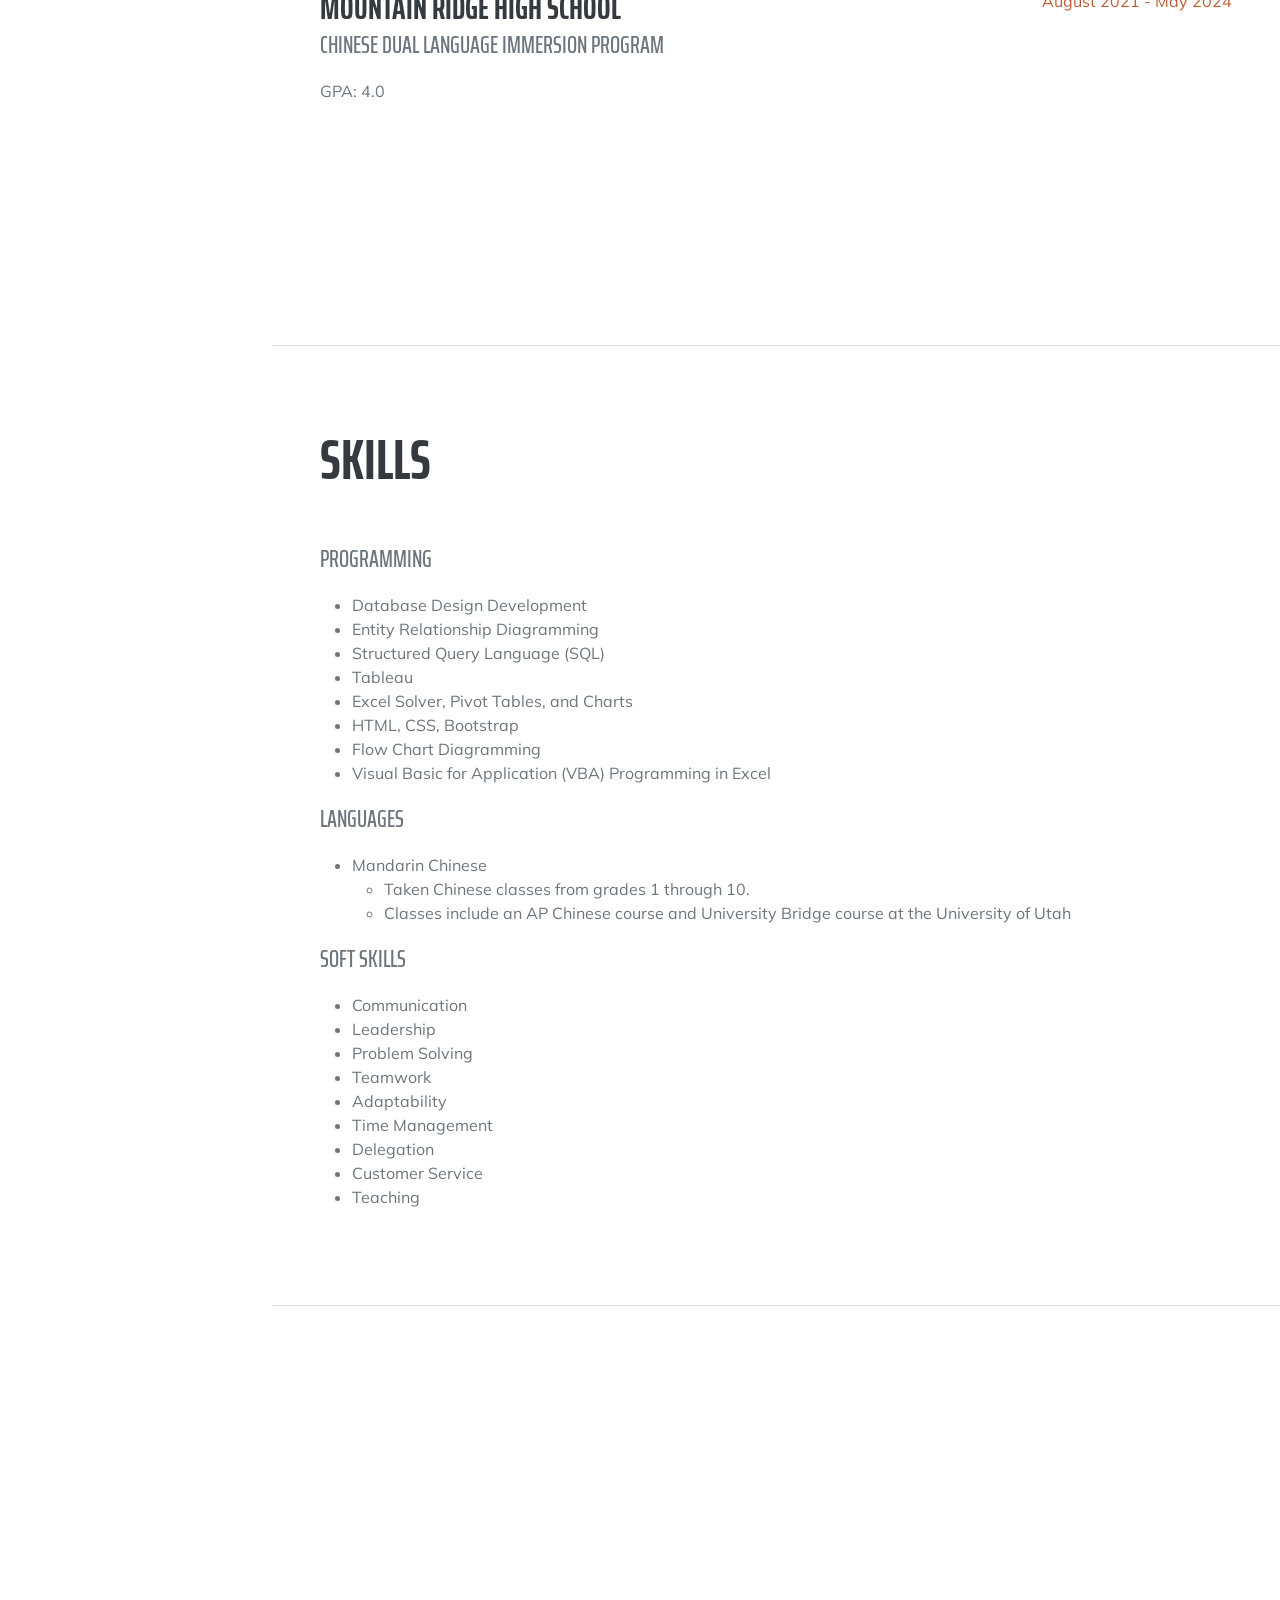
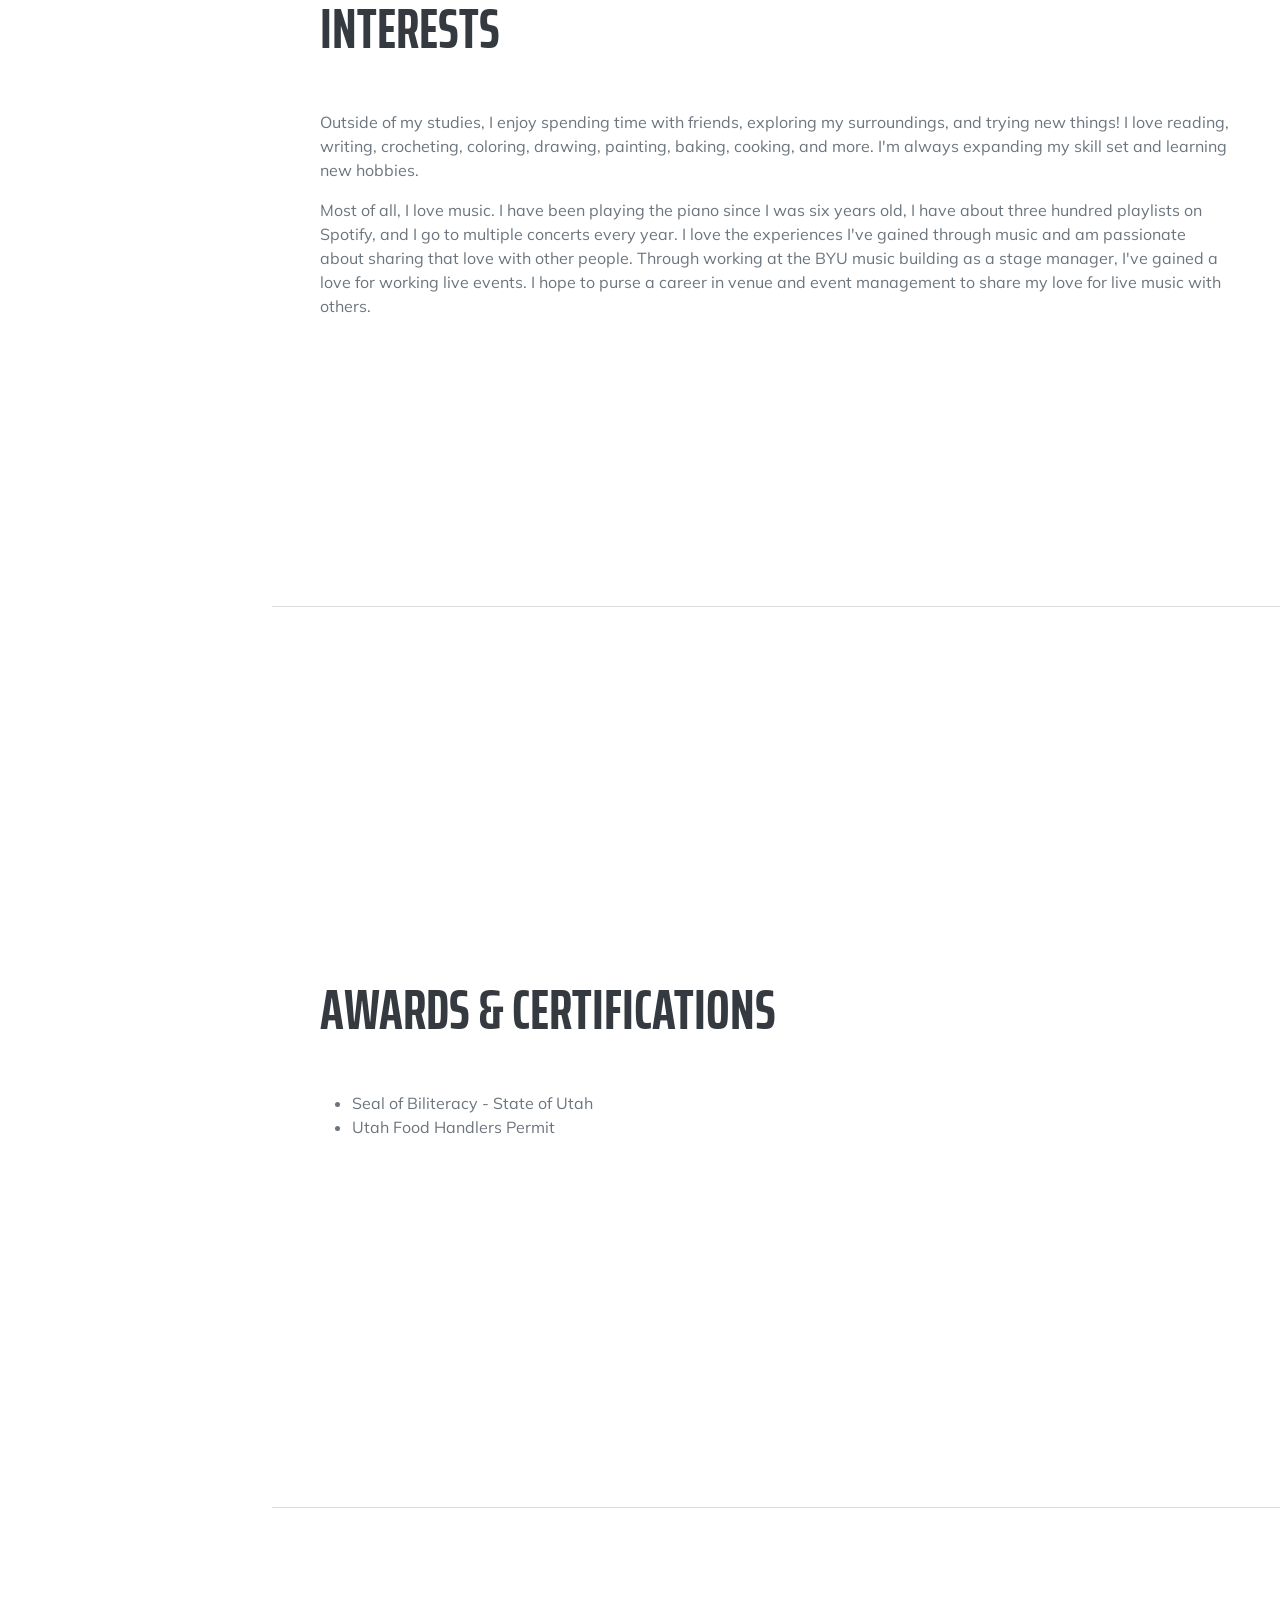
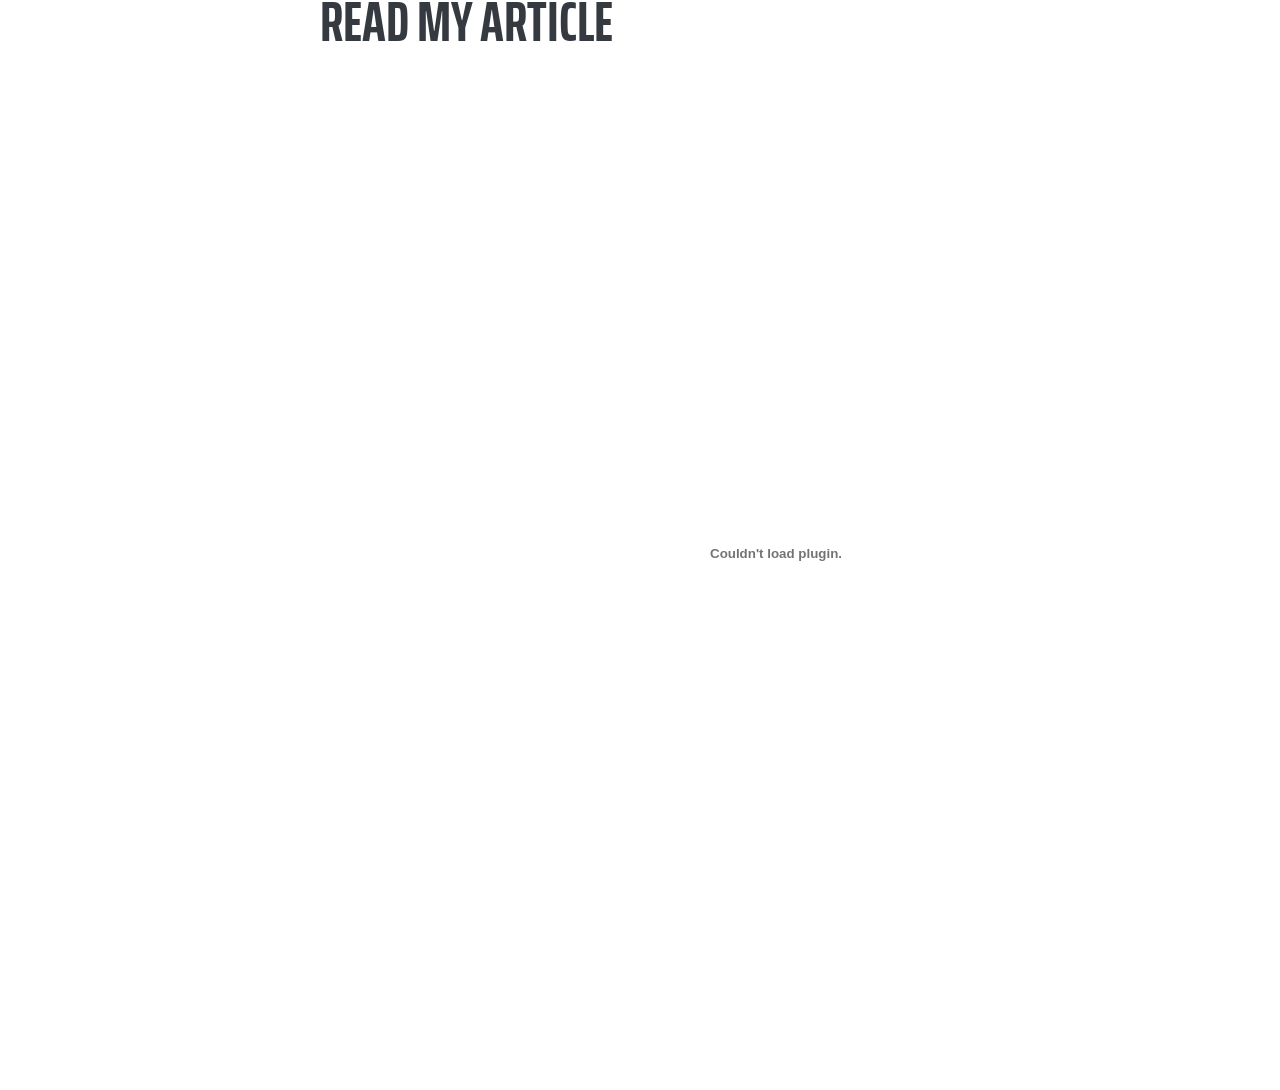
==== commit dd48971e: "Add date range for research findings presentation" ====
--- a/index.html
+++ b/index.html
@@ -70,6 +70,10 @@
                                 <li>Co-developed and presented research findings at the 7 Experiences Summit</li>
                             </ul>
                         </div>
+                        <div class="flex-shrink-0">
+                            <span class="text-primary">February 2025 - October 2025</span>
+                        </div>
+                    </div>
                     <!-- Stage Technician -->
                     <div class="d-flex flex-column flex-md-row justify-content-between mb-5">
                         <div class="flex-grow-1">
